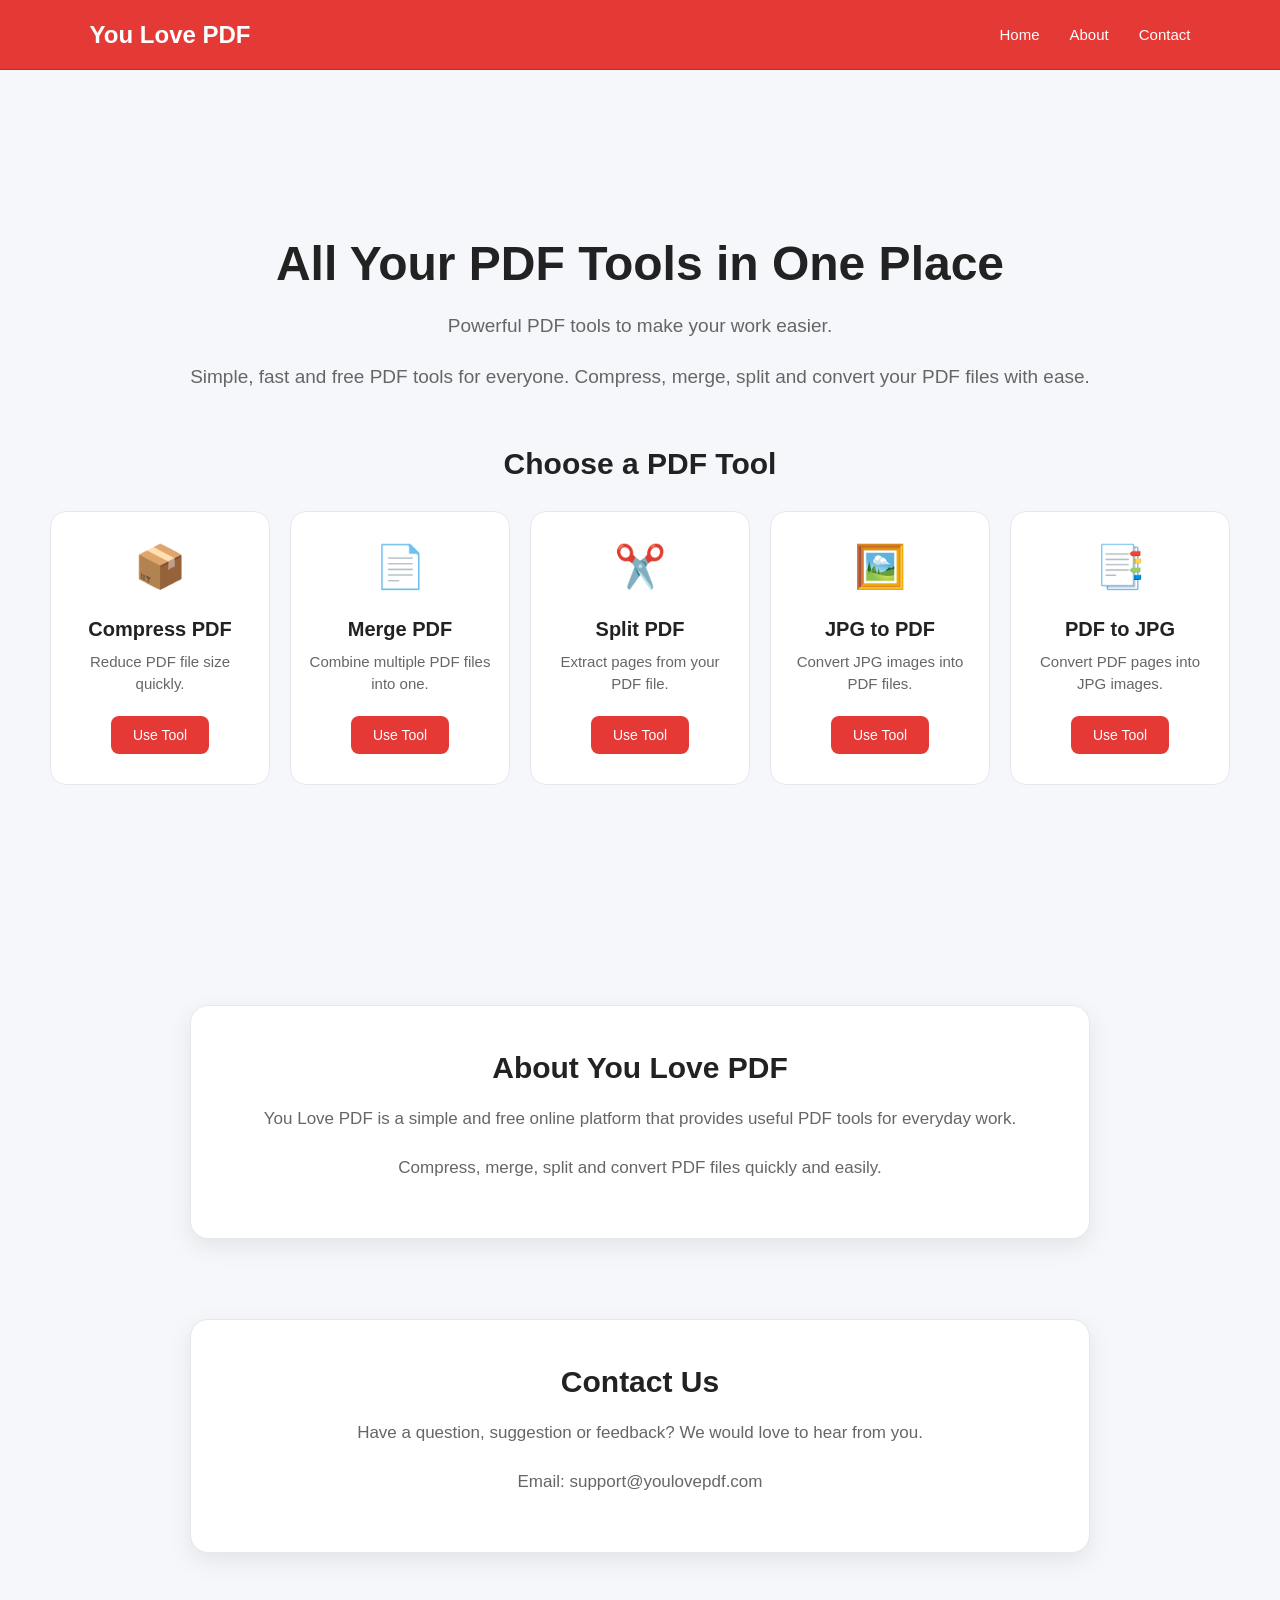
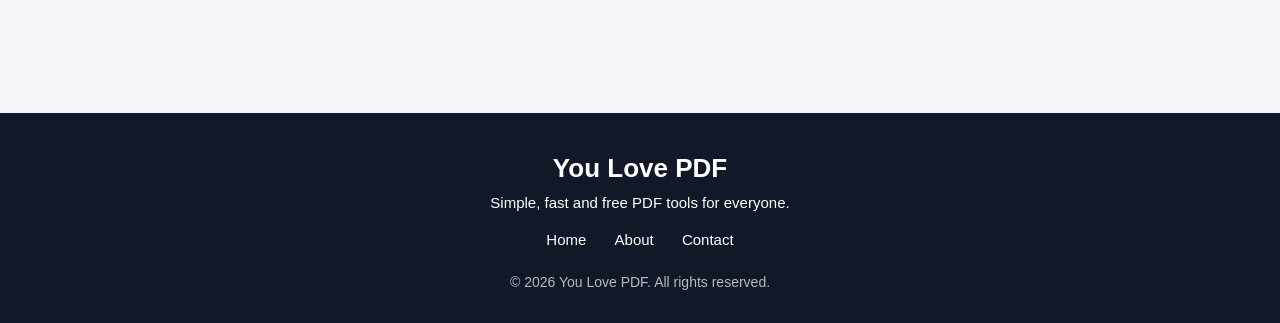
==== index.html @ 2e4104ec "Update index.html" ====
<!DOCTYPE html>

<html lang="en">

<head>
    <meta charset="UTF-8">
    <meta name="viewport" content="width=device-width, initial-scale=1.0">


<title>You Love PDF - Free PDF Tools</title>

<style>

    /* =========================
       RESET
    ========================= */

    * {
        margin: 0;
        padding: 0;
        box-sizing: border-box;
    }

    html {
        scroll-behavior: smooth;
    }

    body {
        font-family: Arial, sans-serif;
        background: #f5f7fb;
        color: #222;
        overflow-x: hidden;
    }


    /* =========================
       HEADER
    ========================= */

    .header {
        width: 100%;
        min-height: 70px;
        background: #e53935;
        display: flex;
        align-items: center;
        justify-content: space-between;
        padding: 0 7%;
        border-bottom: 1px solid #c62828;
        position: sticky;
        top: 0;
        z-index: 1000;
    }

    .logo {
        font-size: 24px;
        font-weight: bold;
        color: #ffffff;
        white-space: nowrap;
    }

    .navbar {
        display: flex;
        align-items: center;
        gap: 30px;
    }

    .navbar a {
        text-decoration: none;
        color: #ffffff;
        font-size: 15px;
        transition: color 0.2s ease;
    }

    .navbar a:hover {
        color: #ffd6d6;
    }


    /* =========================
       AD CONTAINER
    ========================= */

    .page-ad {
        width: 100%;
        min-height: 60px;

        display: flex;
        justify-content: center;
        align-items: center;

        text-align: center;
        overflow: hidden;

        margin: 18px auto;
        padding: 0 10px;
    }

    .page-ad iframe {
        display: block !important;
        width: 468px !important;
        height: 60px !important;
        max-width: 100% !important;
        margin: 0 auto !important;
    }


    /* =========================
       MAIN / HERO
    ========================= */

    main {
        text-align: center;
        padding: 70px 20px 40px;
    }

    main h1 {
        font-size: 48px;
        max-width: 750px;
        margin: 0 auto;
        line-height: 1.15;
    }

    main p {
        margin-top: 20px;
        font-size: 19px;
        color: #666;
        line-height: 1.6;
    }

    .hero-text {
        margin-top: 20px;
    }


    /* =========================
       TOOLS TITLE
    ========================= */

    .tools-title {
        text-align: center;
        font-size: 30px;
        margin: 55px 0 30px;
    }


    /* =========================
       TOOL CARDS
    ========================= */

    .tools-section {
        width: 100%;
        max-width: 1200px;
        margin: 20px auto 80px;

        padding: 0 10px;

        display: grid;

        /* 5 cards in one row */
        grid-template-columns: repeat(5, minmax(0, 1fr));

        gap: 20px;

        align-items: stretch;
    }

    .tool-card {
        background: #ffffff;

        padding: 30px 18px;

        border: 1px solid #e5e7eb;
        border-radius: 16px;

        text-align: center;

        display: flex;
        flex-direction: column;
        align-items: center;

        min-width: 0;

        transition:
            transform 0.25s ease,
            box-shadow 0.25s ease;
    }

    .tool-card:hover {
        transform: translateY(-6px);
        box-shadow: 0 12px 30px rgba(0, 0, 0, 0.12);
    }

    .tool-icon {
        font-size: 42px;
        margin-bottom: 15px;
    }

    .tool-card h2 {
        font-size: 20px;
        margin-top: 12px;
        margin-bottom: 10px;
    }

    .tool-card p {
        font-size: 15px;
        color: #666;
        line-height: 1.5;

        margin: 0 0 20px;

        min-height: 45px;
    }


    /* =========================
       TOOL BUTTON
    ========================= */

    .tool-card button {
        border: none;

        background: #e53935;
        color: #ffffff;

        padding: 11px 22px;

        border-radius: 8px;

        font-size: 14px;
        cursor: pointer;

        margin-top: auto;

        transition:
            transform 0.2s ease,
            box-shadow 0.2s ease,
            background 0.2s ease;
    }

    .tool-card button:hover {
        background: #c62828;

        transform: translateY(-2px);

        box-shadow:
            0 6px 15px rgba(0, 0, 0, 0.15);
    }


    /* =========================
       ABOUT / CONTACT
    ========================= */

    .info-section {
        width: 100%;
        max-width: 900px;

        margin: 80px auto 40px;

        padding: 45px 35px;

        background: #ffffff;

        border: 1px solid #e5e7eb;

        border-radius: 18px;

        text-align: center;

        box-shadow:
            0 8px 25px rgba(0, 0, 0, 0.08);
    }

    .info-section h2 {
        font-size: 30px;
        margin-bottom: 20px;
    }

    .info-section p {
        font-size: 17px;
        line-height: 1.7;

        margin-bottom: 10px;

        color: #666;
    }


    /* =========================
       FOOTER
    ========================= */

    .footer {
        margin-top: 80px;

        padding: 40px 20px 25px;

        background: #111827;
        color: #ffffff;

        text-align: center;
    }

    .footer h2 {
        margin-bottom: 10px;
        font-size: 26px;
    }

    .footer p {
        margin: 8px 0;
        font-size: 15px;
        color: #ffffff;
    }

    .footer-links {
        margin: 20px 0;
    }

    .footer-links a {
        color: #ffffff;

        text-decoration: none;

        margin: 0 12px;

        font-size: 15px;

        transition: opacity 0.2s ease;
    }

    .footer-links a:hover {
        opacity: 0.7;
        text-decoration: underline;
    }

    .footer .copyright {
        margin-top: 25px;
        font-size: 14px;
        opacity: 0.7;
    }


    /* =========================
       TABLET
    ========================= */

    @media (max-width: 1100px) {

        .tools-section {
            grid-template-columns: repeat(3, 1fr);
            max-width: 900px;
        }

    }


    /* =========================
       MOBILE
    ========================= */

    @media (max-width: 768px) {

        .header {
            min-height: 70px;

            padding: 18px 20px;

            flex-direction: column;

            gap: 15px;
        }

        .logo {
            font-size: 23px;
        }

        .navbar {
            gap: 18px;

            flex-wrap: wrap;

            justify-content: center;
        }

        .navbar a {
            font-size: 14px;
        }


        .page-ad {
            width: 100%;

            min-height: 60px;

            margin: 15px auto;

            padding: 0 10px;

            overflow: hidden;
        }

        .page-ad iframe {
            width: 100% !important;
            max-width: 468px !important;
            height: 60px !important;
        }


        main {
            padding: 55px 15px 35px;
        }

        main h1 {
            font-size: 34px;
        }

        main p {
            font-size: 17px;
        }


        .tools-title {
            font-size: 27px;

            margin-top: 45px;
        }


        /* Mobile cards = one per row */

        .tools-section {
            grid-template-columns: 1fr;

            width: 100%;

            margin-top: 10px;

            gap: 20px;

            padding: 0 5px;
        }

        .tool-card {
            width: 100%;

            padding: 28px 22px;
        }


        .info-section {
            margin: 60px 5px 30px;

            padding: 35px 22px;
        }

        .info-section h2 {
            font-size: 27px;
        }

        .info-section p {
            font-size: 16px;
        }


        .footer {
            margin-top: 60px;

            padding: 35px 20px 25px;
        }

        .footer-links a {
            margin: 0 7px;
        }

    }

</style>


</head>

<body>


<!-- =========================
     HEADER
========================= -->

<header class="header">

    <div class="logo">
        You Love PDF
    </div>

    <nav class="navbar">

        <a href="index.html">
            Home
        </a>

        <a href="#about">
            About
        </a>

        <a href="#contact">
            Contact
        </a>

    </nav>

</header>


<!-- =========================
     TOP AD
     BELOW HEADER
========================= -->

<div class="page-ad">

    <script>
        atOptions = {
            'key': '732f22f6c131ad492451f9a21d5b692e',
            'format': 'iframe',
            'height': 60,
            'width': 468,
            'params': {}
        };
    </script>

    <script src="https://www.highrevenueformat.com/732f22f6c131ad492451f9a21d5b692e/invoke.js"></script>

</div>


<!-- =========================
     MAIN CONTENT
========================= -->

<main>


    <!-- HERO -->

    <h1>
        All Your PDF Tools in One Place
    </h1>

    <p class="hero-text">
        Powerful PDF tools to make your work easier.
    </p>

    <p>
        Simple, fast and free PDF tools for everyone.
        Compress, merge, split and convert your PDF files with ease.
    </p>


    <!-- =========================
         TOOLS
    ========================= -->

    <h2 class="tools-title">
        Choose a PDF Tool
    </h2>


    <section class="tools-section">


        <!-- COMPRESS PDF -->

        <div
            class="tool-card"
            onclick="openTool('compress')"
        >

            <div class="tool-icon">
                📦
            </div>

            <h2>
                Compress PDF
            </h2>

            <p>
                Reduce PDF file size quickly.
            </p>

            <button
                onclick="event.stopPropagation(); openTool('compress')"
            >
                Use Tool
            </button>

        </div>


        <!-- MERGE PDF -->

        <div
            class="tool-card"
            onclick="openTool('merge')"
        >

            <div class="tool-icon">
                📄
            </div>

            <h2>
                Merge PDF
            </h2>

            <p>
                Combine multiple PDF files into one.
            </p>

            <button
                onclick="event.stopPropagation(); openTool('merge')"
            >
                Use Tool
            </button>

        </div>


        <!-- SPLIT PDF -->

        <div
            class="tool-card"
            onclick="openTool('split')"
        >

            <div class="tool-icon">
                ✂️
            </div>

            <h2>
                Split PDF
            </h2>

            <p>
                Extract pages from your PDF file.
            </p>

            <button
                onclick="event.stopPropagation(); openTool('split')"
            >
                Use Tool
            </button>

        </div>


        <!-- JPG TO PDF -->

        <div
            class="tool-card"
            onclick="openTool('jpg-to-pdf')"
        >

            <div class="tool-icon">
                🖼️
            </div>

            <h2>
                JPG to PDF
            </h2>

            <p>
                Convert JPG images into PDF files.
            </p>

            <button
                onclick="event.stopPropagation(); openTool('jpg-to-pdf')"
            >
                Use Tool
            </button>

        </div>


        <!-- PDF TO JPG -->

        <div
            class="tool-card"
            onclick="openTool('pdf-to-jpg')"
        >

            <div class="tool-icon">
                📑
            </div>

            <h2>
                PDF to JPG
            </h2>

            <p>
                Convert PDF pages into JPG images.
            </p>

            <button
                onclick="event.stopPropagation(); openTool('pdf-to-jpg')"
            >
                Use Tool
            </button>

        </div>


    </section>


    <!-- =========================
         BOTTOM AD
         ABOVE ABOUT
    ========================= -->

    <div class="page-ad">

        <script>
            atOptions = {
                'key': '732f22f6c131ad492451f9a21d5b692e',
                'format': 'iframe',
                'height': 60,
                'width': 468,
                'params': {}
            };
        </script>

        <script src="https://www.highrevenueformat.com/732f22f6c131ad492451f9a21d5b692e/invoke.js"></script>

    </div>


    <!-- =========================
         ABOUT
    ========================= -->

    <section
        id="about"
        class="info-section"
    >

        <h2>
            About You Love PDF
        </h2>

        <p>
            You Love PDF is a simple and free online platform
            that provides useful PDF tools for everyday work.
        </p>

        <p>
            Compress, merge, split and convert PDF files quickly
            and easily.
        </p>

    </section>


    <!-- =========================
         CONTACT
    ========================= -->

    <section
        id="contact"
        class="info-section"
    >

        <h2>
            Contact Us
        </h2>

        <p>
            Have a question, suggestion or feedback?
            We would love to hear from you.
        </p>

        <p>
            Email: support@youlovepdf.com
        </p>

    </section>


</main>


<!-- =========================
     FOOTER
========================= -->

<footer class="footer">

    <h2>
        You Love PDF
    </h2>

    <p>
        Simple, fast and free PDF tools for everyone.
    </p>

    <div class="footer-links">

        <a href="index.html">
            Home
        </a>

        <a href="#about">
            About
        </a>

        <a href="#contact">
            Contact
        </a>

    </div>

    <p class="copyright">
        © 2026 You Love PDF. All rights reserved.
    </p>

</footer>


<!-- =========================
     JAVASCRIPT
========================= -->

<script>

    function openTool(tool) {

        const toolPages = {

            "compress": "tools/compress.html",

            "merge": "tools/merge.html",

            "split": "tools/split.html",

            "jpg-to-pdf": "tools/jpg-to-pdf.html",

            "pdf-to-jpg": "tools/pdf-to-jpg.html"

        };


        if (toolPages[tool]) {

            window.location.href =
                toolPages[tool];

        }

    }

</script>


</body>

</html>
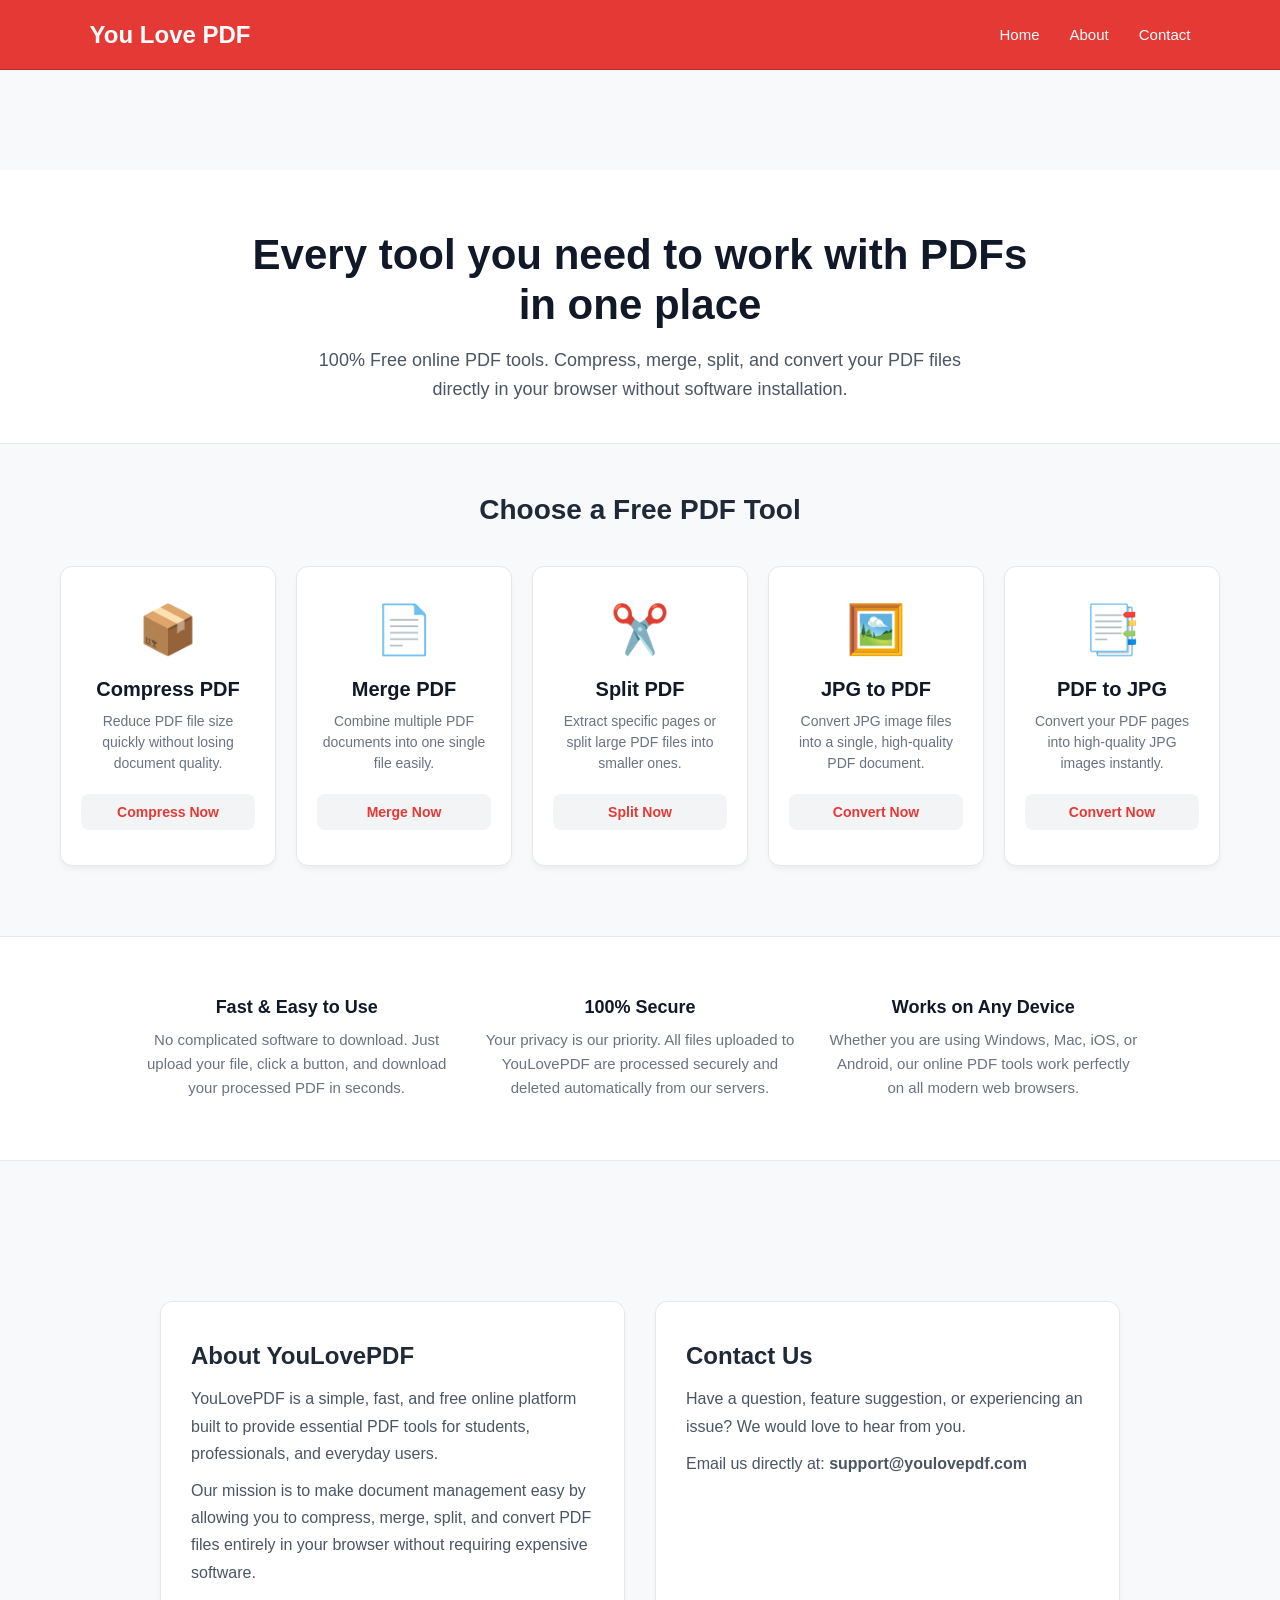
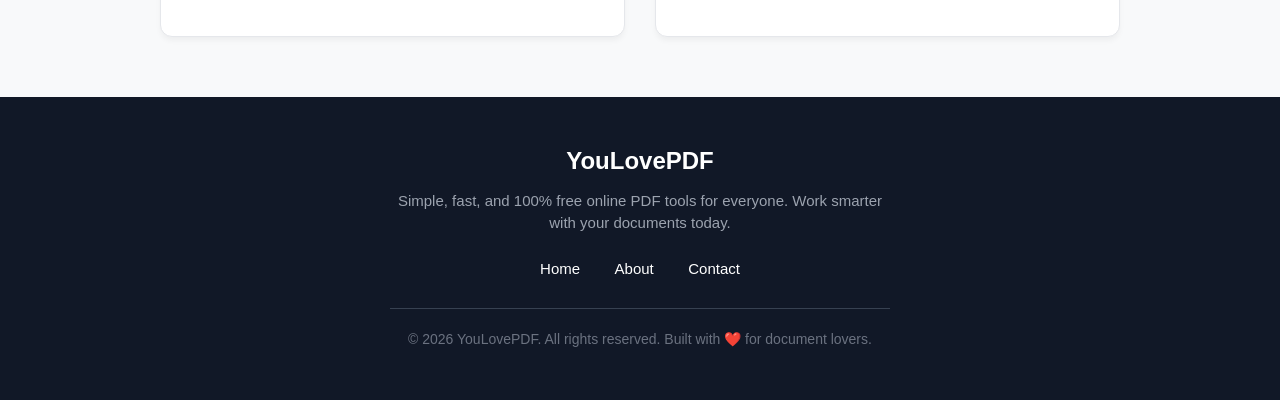
==== commit 2ea0f806: "Update index.html" ====
--- a/index.html
+++ b/index.html
@@ -1,723 +1,365 @@
 <!DOCTYPE html>
-
 <html lang="en">
-
 <head>
     <meta charset="UTF-8">
     <meta name="viewport" content="width=device-width, initial-scale=1.0">
 
-
-<title>You Love PDF - Free PDF Tools</title>
-
-<style>
-
-    /* =========================
-       RESET
-    ========================= */
-
-    * {
-        margin: 0;
-        padding: 0;
-        box-sizing: border-box;
+    <!-- SEO Primary Meta Tags -->
+    <title>YouLovePDF - Free Online PDF Tools | Compress, Merge & Split PDF</title>
+    <meta name="title" content="YouLovePDF - Free Online PDF Tools | Compress, Merge & Split PDF">
+    <meta name="description" content="YouLovePDF is a fast & free online PDF editor. Compress PDF size, merge multiple PDFs, split pages & convert files online without installing any software.">
+    <meta name="keywords" content="YouLovePDF, PDF tools, free PDF tools, compress PDF online, merge PDF free, split PDF pages, JPG to PDF, PDF to JPG, online PDF editor">
+    <meta name="robots" content="index, follow">
+    <link rel="canonical" href="https://youlovepdf.online/">
+
+    <!-- Open Graph / Social Media -->
+    <meta property="og:title" content="YouLovePDF - Free Online PDF Tools">
+    <meta property="og:description" content="Free online PDF tools to compress, merge, split and convert your PDF files quickly and easily without installation.">
+    <meta property="og:type" content="website">
+    <meta property="og:url" content="https://youlovepdf.online/">
+    <meta property="og:image" content="https://youlovepdf.online/og-image.png">
+    <meta name="twitter:card" content="summary_large_image">
+    <link rel="icon" type="image/png" href="favicon.png">
+
+    <!-- Schema Structured Data for Brand (Google Entity Signal) -->
+    <script type="application/ld+json">
+    {
+      "@context": "https://schema.org",
+      "@type": "WebSite",
+      "name": "YouLovePDF",
+      "alternateName": ["You Love PDF", "YouLovePDF Online"],
+      "url": "https://youlovepdf.online/",
+      "description": "Free online PDF tools to compress, merge, split, and convert PDF files.",
+      "potentialAction": {
+        "@type": "SearchAction",
+        "target": "https://youlovepdf.online/?s={search_term_string}",
+        "query-input": "required name=search_term_string"
+      }
     }
-
-    html {
-        scroll-behavior: smooth;
-    }
-
-    body {
-        font-family: Arial, sans-serif;
-        background: #f5f7fb;
-        color: #222;
-        overflow-x: hidden;
-    }
-
-
-    /* =========================
-       HEADER
-    ========================= */
-
-    .header {
-        width: 100%;
-        min-height: 70px;
-        background: #e53935;
-        display: flex;
-        align-items: center;
-        justify-content: space-between;
-        padding: 0 7%;
-        border-bottom: 1px solid #c62828;
-        position: sticky;
-        top: 0;
-        z-index: 1000;
-    }
-
-    .logo {
-        font-size: 24px;
-        font-weight: bold;
-        color: #ffffff;
-        white-space: nowrap;
-    }
-
-    .navbar {
-        display: flex;
-        align-items: center;
-        gap: 30px;
-    }
-
-    .navbar a {
-        text-decoration: none;
-        color: #ffffff;
-        font-size: 15px;
-        transition: color 0.2s ease;
-    }
-
-    .navbar a:hover {
-        color: #ffd6d6;
-    }
-
-
-    /* =========================
-       AD CONTAINER
-    ========================= */
-
-    .page-ad {
-        width: 100%;
-        min-height: 60px;
-
-        display: flex;
-        justify-content: center;
-        align-items: center;
-
-        text-align: center;
-        overflow: hidden;
-
-        margin: 18px auto;
-        padding: 0 10px;
-    }
-
-    .page-ad iframe {
-        display: block !important;
-        width: 468px !important;
-        height: 60px !important;
-        max-width: 100% !important;
-        margin: 0 auto !important;
-    }
-
-
-    /* =========================
-       MAIN / HERO
-    ========================= */
-
-    main {
-        text-align: center;
-        padding: 70px 20px 40px;
-    }
-
-    main h1 {
-        font-size: 48px;
-        max-width: 750px;
-        margin: 0 auto;
-        line-height: 1.15;
-    }
-
-    main p {
-        margin-top: 20px;
-        font-size: 19px;
-        color: #666;
-        line-height: 1.6;
-    }
-
-    .hero-text {
-        margin-top: 20px;
-    }
-
-
-    /* =========================
-       TOOLS TITLE
-    ========================= */
-
-    .tools-title {
-        text-align: center;
-        font-size: 30px;
-        margin: 55px 0 30px;
-    }
-
-
-    /* =========================
-       TOOL CARDS
-    ========================= */
-
-    .tools-section {
-        width: 100%;
-        max-width: 1200px;
-        margin: 20px auto 80px;
-
-        padding: 0 10px;
-
-        display: grid;
-
-        /* 5 cards in one row */
-        grid-template-columns: repeat(5, minmax(0, 1fr));
-
-        gap: 20px;
-
-        align-items: stretch;
-    }
-
-    .tool-card {
-        background: #ffffff;
-
-        padding: 30px 18px;
-
-        border: 1px solid #e5e7eb;
-        border-radius: 16px;
-
-        text-align: center;
-
-        display: flex;
-        flex-direction: column;
-        align-items: center;
-
-        min-width: 0;
-
-        transition:
-            transform 0.25s ease,
-            box-shadow 0.25s ease;
-    }
-
-    .tool-card:hover {
-        transform: translateY(-6px);
-        box-shadow: 0 12px 30px rgba(0, 0, 0, 0.12);
-    }
-
-    .tool-icon {
-        font-size: 42px;
-        margin-bottom: 15px;
-    }
-
-    .tool-card h2 {
-        font-size: 20px;
-        margin-top: 12px;
-        margin-bottom: 10px;
-    }
-
-    .tool-card p {
-        font-size: 15px;
-        color: #666;
-        line-height: 1.5;
-
-        margin: 0 0 20px;
-
-        min-height: 45px;
-    }
-
-
-    /* =========================
-       TOOL BUTTON
-    ========================= */
-
-    .tool-card button {
-        border: none;
-
-        background: #e53935;
-        color: #ffffff;
-
-        padding: 11px 22px;
-
-        border-radius: 8px;
-
-        font-size: 14px;
-        cursor: pointer;
-
-        margin-top: auto;
-
-        transition:
-            transform 0.2s ease,
-            box-shadow 0.2s ease,
-            background 0.2s ease;
-    }
-
-    .tool-card button:hover {
-        background: #c62828;
-
-        transform: translateY(-2px);
-
-        box-shadow:
-            0 6px 15px rgba(0, 0, 0, 0.15);
-    }
-
-
-    /* =========================
-       ABOUT / CONTACT
-    ========================= */
-
-    .info-section {
-        width: 100%;
-        max-width: 900px;
-
-        margin: 80px auto 40px;
-
-        padding: 45px 35px;
-
-        background: #ffffff;
-
-        border: 1px solid #e5e7eb;
-
-        border-radius: 18px;
-
-        text-align: center;
-
-        box-shadow:
-            0 8px 25px rgba(0, 0, 0, 0.08);
-    }
-
-    .info-section h2 {
-        font-size: 30px;
-        margin-bottom: 20px;
-    }
-
-    .info-section p {
-        font-size: 17px;
-        line-height: 1.7;
-
-        margin-bottom: 10px;
-
-        color: #666;
-    }
-
-
-    /* =========================
-       FOOTER
-    ========================= */
-
-    .footer {
-        margin-top: 80px;
-
-        padding: 40px 20px 25px;
-
-        background: #111827;
-        color: #ffffff;
-
-        text-align: center;
-    }
-
-    .footer h2 {
-        margin-bottom: 10px;
-        font-size: 26px;
-    }
-
-    .footer p {
-        margin: 8px 0;
-        font-size: 15px;
-        color: #ffffff;
-    }
-
-    .footer-links {
-        margin: 20px 0;
-    }
-
-    .footer-links a {
-        color: #ffffff;
-
-        text-decoration: none;
-
-        margin: 0 12px;
-
-        font-size: 15px;
-
-        transition: opacity 0.2s ease;
-    }
-
-    .footer-links a:hover {
-        opacity: 0.7;
-        text-decoration: underline;
-    }
-
-    .footer .copyright {
-        margin-top: 25px;
-        font-size: 14px;
-        opacity: 0.7;
-    }
-
-
-    /* =========================
-       TABLET
-    ========================= */
-
-    @media (max-width: 1100px) {
-
-        .tools-section {
-            grid-template-columns: repeat(3, 1fr);
-            max-width: 900px;
-        }
-
-    }
-
-
-    /* =========================
-       MOBILE
-    ========================= */
-
-    @media (max-width: 768px) {
-
+    </script>
+
+    <style>
+        /* =========================
+           RESET & GLOBAL
+        ========================= */
+        * {
+            margin: 0;
+            padding: 0;
+            box-sizing: border-box;
+        }
+        html {
+            scroll-behavior: smooth;
+        }
+        body {
+            font-family: 'Segoe UI', Roboto, Helvetica, Arial, sans-serif;
+            background: #f8f9fa; /* Lighter, cleaner background */
+            color: #333;
+            overflow-x: hidden;
+        }
+
+        /* =========================
+           HEADER (UNTOUCHED AS REQUESTED)
+        ========================= */
         .header {
+            width: 100%;
             min-height: 70px;
-
-            padding: 18px 20px;
-
-            flex-direction: column;
-
-            gap: 15px;
-        }
-
+            background: #e53935;
+            display: flex;
+            align-items: center;
+            justify-content: space-between;
+            padding: 0 7%;
+            border-bottom: 1px solid #c62828;
+            position: sticky;
+            top: 0;
+            z-index: 1000;
+        }
         .logo {
-            font-size: 23px;
-        }
-
+            font-size: 24px;
+            font-weight: bold;
+            color: #ffffff;
+            white-space: nowrap;
+        }
         .navbar {
-            gap: 18px;
-
-            flex-wrap: wrap;
-
-            justify-content: center;
-        }
-
+            display: flex;
+            align-items: center;
+            gap: 30px;
+        }
         .navbar a {
-            font-size: 14px;
-        }
-
-
+            text-decoration: none;
+            color: #ffffff;
+            font-size: 15px;
+            transition: color 0.2s ease;
+        }
+        .navbar a:hover {
+            color: #ffd6d6;
+        }
+
+        /* =========================
+           AD CONTAINER
+        ========================= */
         .page-ad {
             width: 100%;
-
             min-height: 60px;
-
-            margin: 15px auto;
-
+            display: flex;
+            justify-content: center;
+            align-items: center;
+            text-align: center;
+            overflow: hidden;
+            margin: 20px auto;
             padding: 0 10px;
-
-            overflow: hidden;
-        }
-
+        }
         .page-ad iframe {
-            width: 100% !important;
-            max-width: 468px !important;
+            display: block !important;
+            width: 468px !important;
             height: 60px !important;
-        }
-
-
-        main {
-            padding: 55px 15px 35px;
-        }
-
-        main h1 {
-            font-size: 34px;
-        }
-
-        main p {
-            font-size: 17px;
-        }
-
-
+            max-width: 100% !important;
+            margin: 0 auto !important;
+        }
+
+        /* =========================
+           HERO SECTION (Professional Look)
+        ========================= */
+        .hero-section {
+            text-align: center;
+            padding: 60px 20px 40px;
+            background: #ffffff;
+            border-bottom: 1px solid #eaeaea;
+        }
+        .hero-section h1 {
+            font-size: 42px;
+            font-weight: 800;
+            color: #111827;
+            max-width: 800px;
+            margin: 0 auto;
+            line-height: 1.2;
+        }
+        .hero-section p {
+            margin-top: 15px;
+            font-size: 18px;
+            color: #4b5563;
+            line-height: 1.6;
+            max-width: 700px;
+            margin-left: auto;
+            margin-right: auto;
+        }
+
+        /* =========================
+           TOOLS SECTION
+        ========================= */
+        .tools-wrapper {
+            padding: 50px 20px;
+            max-width: 1200px;
+            margin: 0 auto;
+        }
         .tools-title {
-            font-size: 27px;
-
-            margin-top: 45px;
-        }
-
-
-        /* Mobile cards = one per row */
-
-        .tools-section {
-            grid-template-columns: 1fr;
-
+            text-align: center;
+            font-size: 28px;
+            font-weight: 700;
+            color: #1f2937;
+            margin-bottom: 40px;
+        }
+        .tools-grid {
+            display: grid;
+            grid-template-columns: repeat(auto-fit, minmax(200px, 1fr));
+            gap: 20px;
+            align-items: stretch;
+        }
+
+        /* Tool Card - Now an Anchor Tag for SEO */
+        .tool-card {
+            background: #ffffff;
+            padding: 35px 20px;
+            border: 1px solid #e5e7eb;
+            border-radius: 12px;
+            text-align: center;
+            display: flex;
+            flex-direction: column;
+            align-items: center;
+            text-decoration: none; /* Removes link underline */
+            color: inherit;
+            transition: all 0.3s ease;
+            box-shadow: 0 4px 6px -1px rgba(0, 0, 0, 0.05);
+        }
+        .tool-card:hover {
+            transform: translateY(-8px);
+            box-shadow: 0 20px 25px -5px rgba(0, 0, 0, 0.1), 0 10px 10px -5px rgba(0, 0, 0, 0.04);
+            border-color: #e53935;
+        }
+        .tool-icon {
+            font-size: 48px;
+            margin-bottom: 20px;
+            transition: transform 0.3s ease;
+        }
+        .tool-card:hover .tool-icon {
+            transform: scale(1.1);
+        }
+        .tool-card h2 {
+            font-size: 20px;
+            font-weight: 700;
+            color: #111827;
+            margin-bottom: 10px;
+        }
+        .tool-card p {
+            font-size: 14px;
+            color: #6b7280;
+            line-height: 1.5;
+            flex-grow: 1; /* Pushes button to bottom */
+        }
+        
+        /* Fake Button for visual appeal inside anchor */
+        .tool-btn-style {
+            background: #f3f4f6;
+            color: #e53935;
+            font-weight: 600;
+            padding: 10px 24px;
+            border-radius: 8px;
+            font-size: 14px;
+            margin-top: 20px;
+            transition: background 0.3s ease, color 0.3s ease;
             width: 100%;
-
-            margin-top: 10px;
-
-            gap: 20px;
-
-            padding: 0 5px;
-        }
-
-        .tool-card {
-            width: 100%;
-
-            padding: 28px 22px;
-        }
-
-
+        }
+        .tool-card:hover .tool-btn-style {
+            background: #e53935;
+            color: #ffffff;
+        }
+
+        /* =========================
+           SEO FEATURES SECTION (NEW)
+        ========================= */
+        .features-section {
+            background: #ffffff;
+            padding: 60px 20px;
+            margin-top: 20px;
+            border-top: 1px solid #eaeaea;
+            border-bottom: 1px solid #eaeaea;
+        }
+        .features-grid {
+            max-width: 1000px;
+            margin: 0 auto;
+            display: grid;
+            grid-template-columns: repeat(auto-fit, minmax(280px, 1fr));
+            gap: 30px;
+            text-align: center;
+        }
+        .feature-box h3 {
+            font-size: 18px;
+            color: #111827;
+            margin-bottom: 10px;
+        }
+        .feature-box p {
+            font-size: 15px;
+            color: #6b7280;
+            line-height: 1.6;
+        }
+
+        /* =========================
+           ABOUT / CONTACT
+        ========================= */
+        .info-wrapper {
+            max-width: 1000px;
+            margin: 60px auto;
+            display: grid;
+            grid-template-columns: 1fr 1fr;
+            gap: 30px;
+            padding: 0 20px;
+        }
         .info-section {
-            margin: 60px 5px 30px;
-
-            padding: 35px 22px;
-        }
-
+            background: #ffffff;
+            padding: 40px 30px;
+            border: 1px solid #e5e7eb;
+            border-radius: 12px;
+            text-align: left;
+            box-shadow: 0 4px 6px -1px rgba(0, 0, 0, 0.05);
+        }
         .info-section h2 {
-            font-size: 27px;
-        }
-
+            font-size: 24px;
+            color: #1f2937;
+            margin-bottom: 15px;
+        }
         .info-section p {
             font-size: 16px;
-        }
-
-
+            line-height: 1.7;
+            color: #4b5563;
+            margin-bottom: 10px;
+        }
+
+        /* =========================
+           FOOTER
+        ========================= */
         .footer {
-            margin-top: 60px;
-
-            padding: 35px 20px 25px;
-        }
-
+            margin-top: 40px;
+            padding: 50px 20px 30px;
+            background: #111827;
+            color: #ffffff;
+            text-align: center;
+        }
+        .footer h2 {
+            margin-bottom: 15px;
+            font-size: 24px;
+        }
+        .footer p {
+            font-size: 15px;
+            color: #9ca3af;
+            max-width: 500px;
+            margin: 0 auto 20px;
+            line-height: 1.5;
+        }
+        .footer-links {
+            margin: 25px 0;
+        }
         .footer-links a {
-            margin: 0 7px;
-        }
-
-    }
-
-</style>
-
-
+            color: #ffffff;
+            text-decoration: none;
+            margin: 0 15px;
+            font-size: 15px;
+            transition: opacity 0.2s ease;
+        }
+        .footer-links a:hover {
+            color: #e53935;
+        }
+        .footer .copyright {
+            margin-top: 30px;
+            font-size: 14px;
+            color: #6b7280;
+            border-top: 1px solid #374151;
+            padding-top: 20px;
+        }
+
+        /* =========================
+           MOBILE RESPONSIVENESS
+        ========================= */
+        @media (max-width: 768px) {
+            .header {
+                flex-direction: column;
+                padding: 15px 20px;
+                gap: 12px;
+            }
+            .hero-section h1 { font-size: 32px; }
+            .info-wrapper { grid-template-columns: 1fr; }
+            .tools-grid { grid-template-columns: 1fr; }
+        }
+    </style>
 </head>
-
 <body>
 
-
-<!-- =========================
-     HEADER
-========================= -->
-
-<header class="header">
-
-    <div class="logo">
-        You Love PDF
-    </div>
-
-    <nav class="navbar">
-
-        <a href="index.html">
-            Home
-        </a>
-
-        <a href="#about">
-            About
-        </a>
-
-        <a href="#contact">
-            Contact
-        </a>
-
-    </nav>
-
-</header>
-
-
-<!-- =========================
-     TOP AD
-     BELOW HEADER
-========================= -->
-
-<div class="page-ad">
-
-    <script>
-        atOptions = {
-            'key': '732f22f6c131ad492451f9a21d5b692e',
-            'format': 'iframe',
-            'height': 60,
-            'width': 468,
-            'params': {}
-        };
-    </script>
-
-    <script src="https://www.highrevenueformat.com/732f22f6c131ad492451f9a21d5b692e/invoke.js"></script>
-
-</div>
-
-
-<!-- =========================
-     MAIN CONTENT
-========================= -->
-
-<main>
-
-
-    <!-- HERO -->
-
-    <h1>
-        All Your PDF Tools in One Place
-    </h1>
-
-    <p class="hero-text">
-        Powerful PDF tools to make your work easier.
-    </p>
-
-    <p>
-        Simple, fast and free PDF tools for everyone.
-        Compress, merge, split and convert your PDF files with ease.
-    </p>
-
-
-    <!-- =========================
-         TOOLS
-    ========================= -->
-
-    <h2 class="tools-title">
-        Choose a PDF Tool
-    </h2>
-
-
-    <section class="tools-section">
-
-
-        <!-- COMPRESS PDF -->
-
-        <div
-            class="tool-card"
-            onclick="openTool('compress')"
-        >
-
-            <div class="tool-icon">
-                📦
-            </div>
-
-            <h2>
-                Compress PDF
-            </h2>
-
-            <p>
-                Reduce PDF file size quickly.
-            </p>
-
-            <button
-                onclick="event.stopPropagation(); openTool('compress')"
-            >
-                Use Tool
-            </button>
-
+    <!-- =========================
+         HEADER (UNTOUCHED)
+    ========================= -->
+    <header class="header">
+        <div class="logo">
+            You Love PDF
         </div>
-
-
-        <!-- MERGE PDF -->
-
-        <div
-            class="tool-card"
-            onclick="openTool('merge')"
-        >
-
-            <div class="tool-icon">
-                📄
-            </div>
-
-            <h2>
-                Merge PDF
-            </h2>
-
-            <p>
-                Combine multiple PDF files into one.
-            </p>
-
-            <button
-                onclick="event.stopPropagation(); openTool('merge')"
-            >
-                Use Tool
-            </button>
-
-        </div>
-
-
-        <!-- SPLIT PDF -->
-
-        <div
-            class="tool-card"
-            onclick="openTool('split')"
-        >
-
-            <div class="tool-icon">
-                ✂️
-            </div>
-
-            <h2>
-                Split PDF
-            </h2>
-
-            <p>
-                Extract pages from your PDF file.
-            </p>
-
-            <button
-                onclick="event.stopPropagation(); openTool('split')"
-            >
-                Use Tool
-            </button>
-
-        </div>
-
-
-        <!-- JPG TO PDF -->
-
-        <div
-            class="tool-card"
-            onclick="openTool('jpg-to-pdf')"
-        >
-
-            <div class="tool-icon">
-                🖼️
-            </div>
-
-            <h2>
-                JPG to PDF
-            </h2>
-
-            <p>
-                Convert JPG images into PDF files.
-            </p>
-
-            <button
-                onclick="event.stopPropagation(); openTool('jpg-to-pdf')"
-            >
-                Use Tool
-            </button>
-
-        </div>
-
-
-        <!-- PDF TO JPG -->
-
-        <div
-            class="tool-card"
-            onclick="openTool('pdf-to-jpg')"
-        >
-
-            <div class="tool-icon">
-                📑
-            </div>
-
-            <h2>
-                PDF to JPG
-            </h2>
-
-            <p>
-                Convert PDF pages into JPG images.
-            </p>
-
-            <button
-                onclick="event.stopPropagation(); openTool('pdf-to-jpg')"
-            >
-                Use Tool
-            </button>
-
-        </div>
-
-
-    </section>
-
-
-    <!-- =========================
-         BOTTOM AD
-         ABOVE ABOUT
-    ========================= -->
-
+        <nav class="navbar">
+            <a href="index.html">Home</a>
+            <a href="#about">About</a>
+            <a href="#contact">Contact</a>
+        </nav>
+    </header>
+
+    <!-- =========================
+         TOP AD (UNTOUCHED)
+    ========================= -->
     <div class="page-ad">
-
         <script>
             atOptions = {
                 'key': '732f22f6c131ad492451f9a21d5b692e',
@@ -727,138 +369,140 @@
                 'params': {}
             };
         </script>
-
         <script src="https://www.highrevenueformat.com/732f22f6c131ad492451f9a21d5b692e/invoke.js"></script>
-
     </div>
 
-
-    <!-- =========================
-         ABOUT
-    ========================= -->
-
-    <section
-        id="about"
-        class="info-section"
-    >
-
-        <h2>
-            About You Love PDF
-        </h2>
-
-        <p>
-            You Love PDF is a simple and free online platform
-            that provides useful PDF tools for everyday work.
+    <!-- =========================
+         HERO SECTION (Optimized)
+    ========================= -->
+    <section class="hero-section">
+        <h1>Every tool you need to work with PDFs in one place</h1>
+        <p>100% Free online PDF tools. Compress, merge, split, and convert your PDF files directly in your browser without software installation.</p>
+    </section>
+
+    <!-- =========================
+         TOOLS SECTION (SEO Friendly Links)
+    ========================= -->
+    <main class="tools-wrapper">
+        <h2 class="tools-title">Choose a Free PDF Tool</h2>
+        
+        <div class="tools-grid">
+            
+            <!-- COMPRESS PDF -->
+            <a href="https://youlovepdf.online/tools/compress.html" class="tool-card">
+                <div class="tool-icon">📦</div>
+                <h2>Compress PDF</h2>
+                <p>Reduce PDF file size quickly without losing document quality.</p>
+                <div class="tool-btn-style">Compress Now</div>
+            </a>
+
+            <!-- MERGE PDF -->
+            <a href="https://youlovepdf.online/tools/merge.html" class="tool-card">
+                <div class="tool-icon">📄</div>
+                <h2>Merge PDF</h2>
+                <p>Combine multiple PDF documents into one single file easily.</p>
+                <div class="tool-btn-style">Merge Now</div>
+            </a>
+
+            <!-- SPLIT PDF -->
+            <a href="https://youlovepdf.online/tools/split.html" class="tool-card">
+                <div class="tool-icon">✂️</div>
+                <h2>Split PDF</h2>
+                <p>Extract specific pages or split large PDF files into smaller ones.</p>
+                <div class="tool-btn-style">Split Now</div>
+            </a>
+
+            <!-- JPG TO PDF -->
+            <a href="https://youlovepdf.online/tools/jpg-to-pdf.html" class="tool-card">
+                <div class="tool-icon">🖼️</div>
+                <h2>JPG to PDF</h2>
+                <p>Convert JPG image files into a single, high-quality PDF document.</p>
+                <div class="tool-btn-style">Convert Now</div>
+            </a>
+
+            <!-- PDF TO JPG -->
+            <a href="https://youlovepdf.online/tools/pdf-to-jpg.html" class="tool-card">
+                <div class="tool-icon">📑</div>
+                <h2>PDF to JPG</h2>
+                <p>Convert your PDF pages into high-quality JPG images instantly.</p>
+                <div class="tool-btn-style">Convert Now</div>
+            </a>
+
+        </div>
+    </main>
+
+    <!-- =========================
+         SEO CONTENT BLOCK (Helps in Ranking)
+    ========================= -->
+    <section class="features-section">
+        <div class="features-grid">
+            <div class="feature-box">
+                <h3>Fast & Easy to Use</h3>
+                <p>No complicated software to download. Just upload your file, click a button, and download your processed PDF in seconds.</p>
+            </div>
+            <div class="feature-box">
+                <h3>100% Secure</h3>
+                <p>Your privacy is our priority. All files uploaded to YouLovePDF are processed securely and deleted automatically from our servers.</p>
+            </div>
+            <div class="feature-box">
+                <h3>Works on Any Device</h3>
+                <p>Whether you are using Windows, Mac, iOS, or Android, our online PDF tools work perfectly on all modern web browsers.</p>
+            </div>
+        </div>
+    </section>
+
+    <!-- =========================
+         BOTTOM AD (UNTOUCHED)
+    ========================= -->
+    <div class="page-ad">
+        <script>
+            atOptions = {
+                'key': '732f22f6c131ad492451f9a21d5b692e',
+                'format': 'iframe',
+                'height': 60,
+                'width': 468,
+                'params': {}
+            };
+        </script>
+        <script src="https://www.highrevenueformat.com/732f22f6c131ad492451f9a21d5b692e/invoke.js"></script>
+    </div>
+
+    <!-- =========================
+         ABOUT & CONTACT SECTIONS
+    ========================= -->
+    <div class="info-wrapper">
+        <section id="about" class="info-section">
+            <h2>About YouLovePDF</h2>
+            <p>YouLovePDF is a simple, fast, and free online platform built to provide essential PDF tools for students, professionals, and everyday users.</p>
+            <p>Our mission is to make document management easy by allowing you to compress, merge, split, and convert PDF files entirely in your browser without requiring expensive software.</p>
+        </section>
+
+        <section id="contact" class="info-section">
+            <h2>Contact Us</h2>
+            <p>Have a question, feature suggestion, or experiencing an issue? We would love to hear from you.</p>
+            <p>Email us directly at: <strong>support@youlovepdf.com</strong></p>
+        </section>
+    </div>
+
+    <!-- =========================
+         FOOTER
+    ========================= -->
+    <footer class="footer">
+        <h2>YouLovePDF</h2>
+        <p>Simple, fast, and 100% free online PDF tools for everyone. Work smarter with your documents today.</p>
+        
+        <div class="footer-links">
+            <a href="index.html">Home</a>
+            <a href="#about">About</a>
+            <a href="#contact">Contact</a>
+        </div>
+        
+        <p class="copyright">
+            © 2026 YouLovePDF. All rights reserved. Built with ❤️ for document lovers.
         </p>
-
-        <p>
-            Compress, merge, split and convert PDF files quickly
-            and easily.
-        </p>
-
-    </section>
-
-
-    <!-- =========================
-         CONTACT
-    ========================= -->
-
-    <section
-        id="contact"
-        class="info-section"
-    >
-
-        <h2>
-            Contact Us
-        </h2>
-
-        <p>
-            Have a question, suggestion or feedback?
-            We would love to hear from you.
-        </p>
-
-        <p>
-            Email: support@youlovepdf.com
-        </p>
-
-    </section>
-
-
-</main>
-
-
-<!-- =========================
-     FOOTER
-========================= -->
-
-<footer class="footer">
-
-    <h2>
-        You Love PDF
-    </h2>
-
-    <p>
-        Simple, fast and free PDF tools for everyone.
-    </p>
-
-    <div class="footer-links">
-
-        <a href="index.html">
-            Home
-        </a>
-
-        <a href="#about">
-            About
-        </a>
-
-        <a href="#contact">
-            Contact
-        </a>
-
-    </div>
-
-    <p class="copyright">
-        © 2026 You Love PDF. All rights reserved.
-    </p>
-
-</footer>
-
-
-<!-- =========================
-     JAVASCRIPT
-========================= -->
-
-<script>
-
-    function openTool(tool) {
-
-        const toolPages = {
-
-            "compress": "tools/compress.html",
-
-            "merge": "tools/merge.html",
-
-            "split": "tools/split.html",
-
-            "jpg-to-pdf": "tools/jpg-to-pdf.html",
-
-            "pdf-to-jpg": "tools/pdf-to-jpg.html"
-
-        };
-
-
-        if (toolPages[tool]) {
-
-            window.location.href =
-                toolPages[tool];
-
-        }
-
-    }
-
-</script>
-
+    </footer>
+
+    <!-- Note: Removed the JavaScript function openTool() because we are now using SEO-friendly anchor <a> tags! -->
 
 </body>
-
 </html>
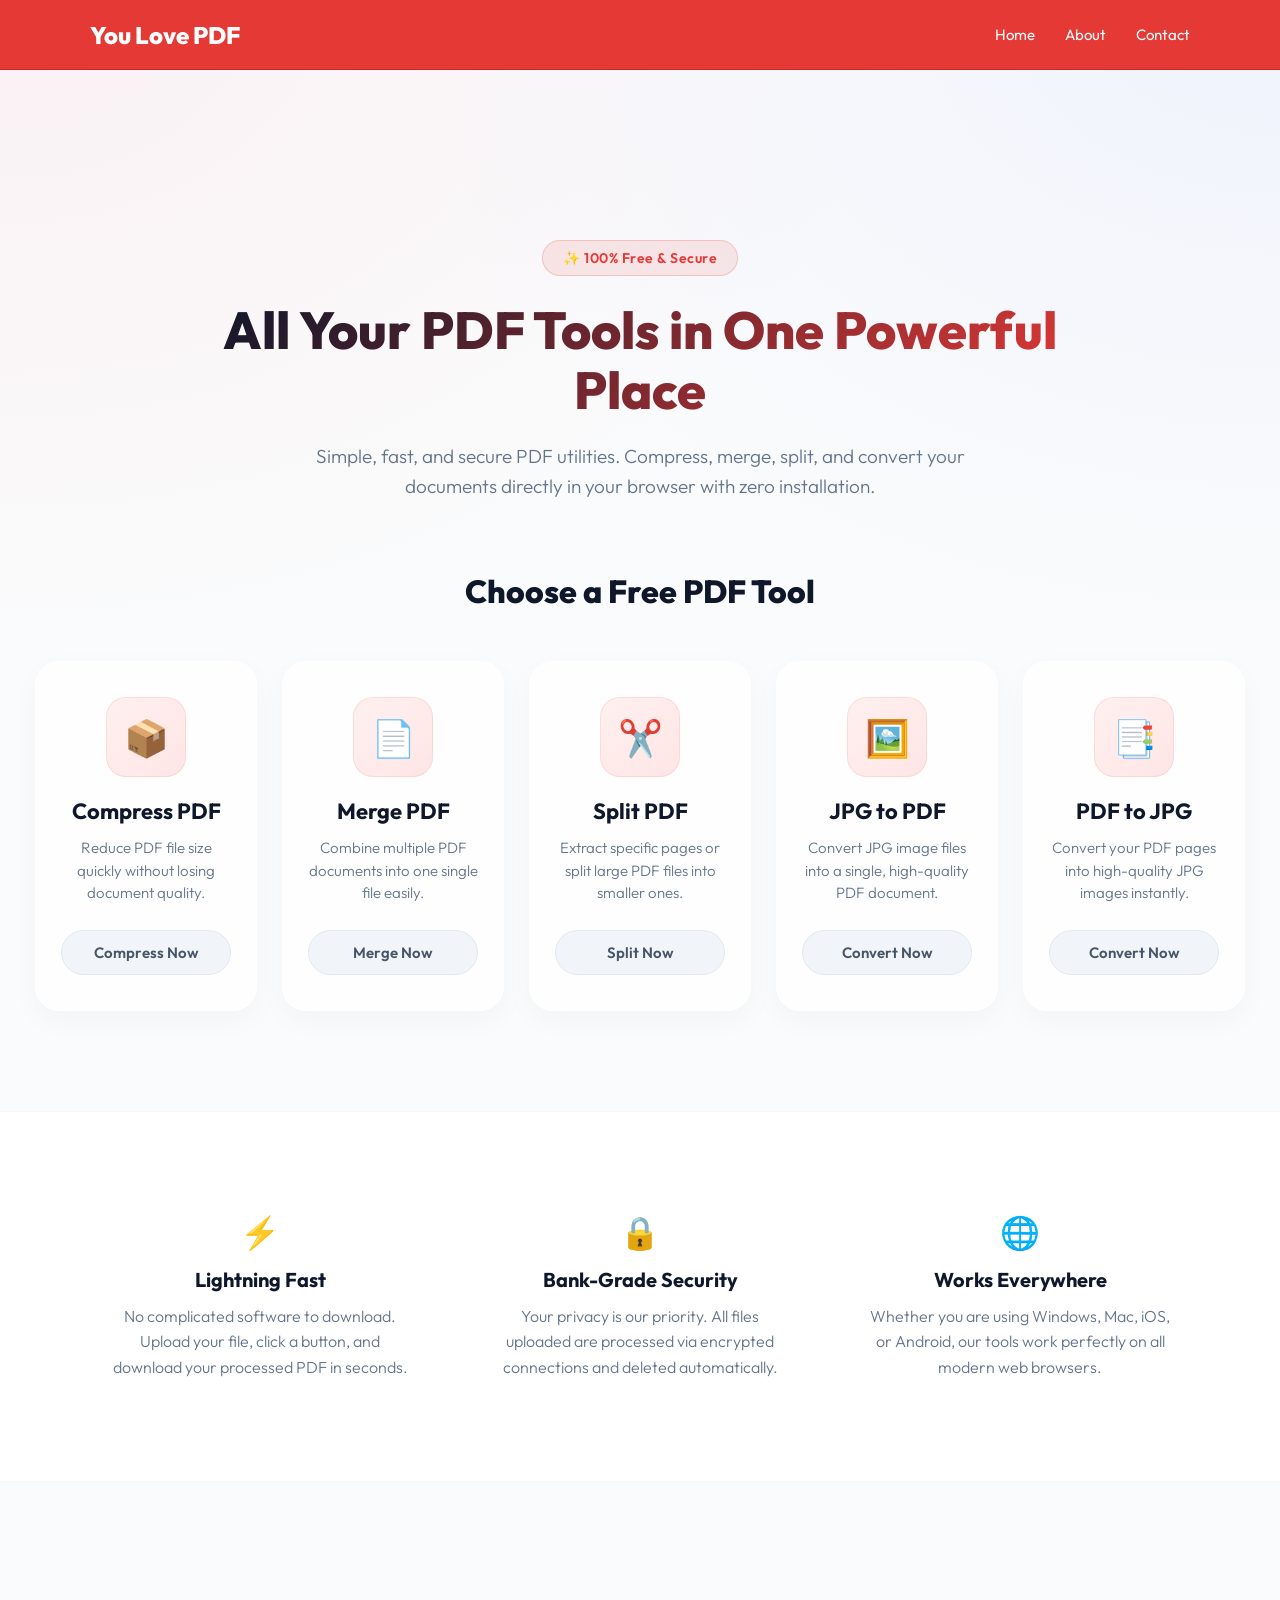
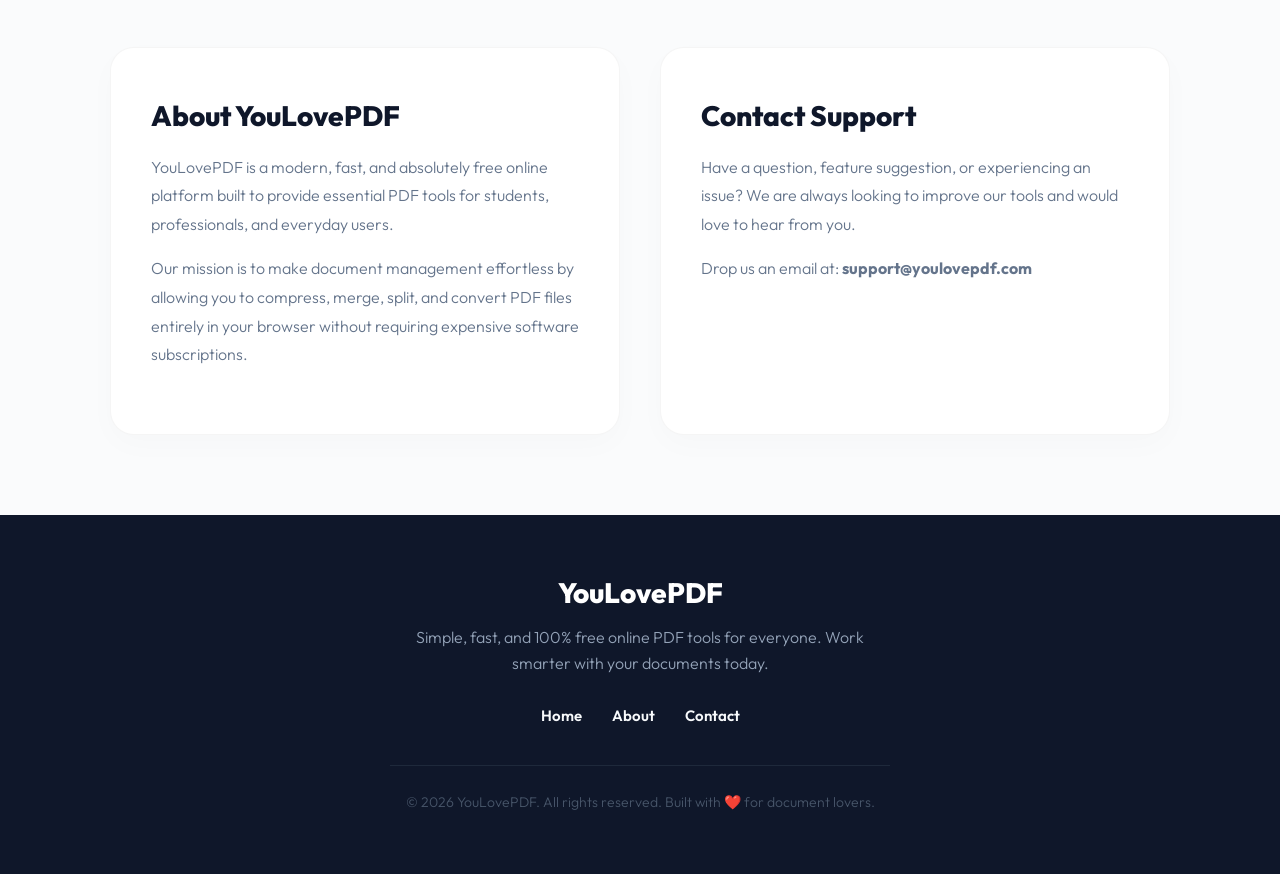
==== commit 50b03dc2: "Update index.html" ====
--- a/index.html
+++ b/index.html
@@ -21,7 +21,12 @@
     <meta name="twitter:card" content="summary_large_image">
     <link rel="icon" type="image/png" href="favicon.png">
 
-    <!-- Schema Structured Data for Brand (Google Entity Signal) -->
+    <!-- Google Fonts for Premium Look -->
+    <link rel="preconnect" href="https://fonts.googleapis.com">
+    <link rel="preconnect" href="https://fonts.gstatic.com" crossorigin>
+    <link href="https://fonts.googleapis.com/css2?family=Outfit:wght@300;400;600;800&display=swap" rel="stylesheet">
+
+    <!-- Schema Structured Data for Brand -->
     <script type="application/ld+json">
     {
       "@context": "https://schema.org",
@@ -50,15 +55,21 @@
         html {
             scroll-behavior: smooth;
         }
+        
+        /* Premium Background with subtle mesh gradient */
         body {
-            font-family: 'Segoe UI', Roboto, Helvetica, Arial, sans-serif;
-            background: #f8f9fa; /* Lighter, cleaner background */
-            color: #333;
+            font-family: 'Outfit', sans-serif;
+            background-color: #fafbfc;
+            background-image: 
+                radial-gradient(at 0% 0%, hsla(353,100%,73%,0.08) 0px, transparent 50%),
+                radial-gradient(at 100% 0%, hsla(228,100%,74%,0.08) 0px, transparent 50%);
+            background-attachment: fixed;
+            color: #1e293b;
             overflow-x: hidden;
         }
 
         /* =========================
-           HEADER (UNTOUCHED AS REQUESTED)
+           HEADER (UNTOUCHED)
         ========================= */
         .header {
             width: 100%;
@@ -75,7 +86,7 @@
         }
         .logo {
             font-size: 24px;
-            font-weight: bold;
+            font-weight: 800;
             color: #ffffff;
             white-space: nowrap;
         }
@@ -88,6 +99,7 @@
             text-decoration: none;
             color: #ffffff;
             font-size: 15px;
+            font-weight: 400;
             transition: color 0.2s ease;
         }
         .navbar a:hover {
@@ -105,7 +117,7 @@
             align-items: center;
             text-align: center;
             overflow: hidden;
-            margin: 20px auto;
+            margin: 25px auto;
             padding: 0 10px;
         }
         .page-ad iframe {
@@ -114,173 +126,218 @@
             height: 60px !important;
             max-width: 100% !important;
             margin: 0 auto !important;
-        }
-
-        /* =========================
-           HERO SECTION (Professional Look)
+            border-radius: 8px; /* Slight rounding for ads */
+        }
+
+        /* =========================
+           HERO SECTION (Classy Look)
         ========================= */
         .hero-section {
             text-align: center;
-            padding: 60px 20px 40px;
-            background: #ffffff;
-            border-bottom: 1px solid #eaeaea;
+            padding: 60px 20px 30px;
+            position: relative;
+        }
+        .premium-badge {
+            display: inline-block;
+            background: rgba(229, 57, 53, 0.1);
+            color: #e53935;
+            padding: 8px 20px;
+            border-radius: 50px;
+            font-size: 14px;
+            font-weight: 600;
+            margin-bottom: 25px;
+            letter-spacing: 0.5px;
+            border: 1px solid rgba(229, 57, 53, 0.2);
         }
         .hero-section h1 {
-            font-size: 42px;
+            font-size: 52px;
             font-weight: 800;
-            color: #111827;
-            max-width: 800px;
+            max-width: 850px;
             margin: 0 auto;
-            line-height: 1.2;
+            line-height: 1.15;
+            /* Premium Gradient Text */
+            background: linear-gradient(135deg, #0f172a 0%, #e53935 100%);
+            -webkit-background-clip: text;
+            -webkit-text-fill-color: transparent;
+            color: #0f172a; /* Fallback */
         }
         .hero-section p {
-            margin-top: 15px;
-            font-size: 18px;
-            color: #4b5563;
+            margin-top: 20px;
+            font-size: 19px;
+            color: #64748b;
             line-height: 1.6;
-            max-width: 700px;
+            max-width: 650px;
             margin-left: auto;
             margin-right: auto;
-        }
-
-        /* =========================
-           TOOLS SECTION
+            font-weight: 300;
+        }
+
+        /* =========================
+           TOOLS SECTION (Fancy Cards)
         ========================= */
         .tools-wrapper {
-            padding: 50px 20px;
-            max-width: 1200px;
+            padding: 40px 20px 80px;
+            max-width: 1250px;
             margin: 0 auto;
         }
         .tools-title {
             text-align: center;
-            font-size: 28px;
-            font-weight: 700;
-            color: #1f2937;
-            margin-bottom: 40px;
+            font-size: 32px;
+            font-weight: 800;
+            color: #0f172a;
+            margin-bottom: 50px;
         }
         .tools-grid {
             display: grid;
-            grid-template-columns: repeat(auto-fit, minmax(200px, 1fr));
-            gap: 20px;
+            grid-template-columns: repeat(auto-fit, minmax(220px, 1fr));
+            gap: 25px;
             align-items: stretch;
         }
 
-        /* Tool Card - Now an Anchor Tag for SEO */
+        /* Tool Card - SEO Friendly Anchor */
         .tool-card {
-            background: #ffffff;
-            padding: 35px 20px;
-            border: 1px solid #e5e7eb;
-            border-radius: 12px;
+            background: rgba(255, 255, 255, 0.7);
+            backdrop-filter: blur(10px);
+            padding: 35px 25px;
+            border: 1px solid rgba(255, 255, 255, 1);
+            border-radius: 24px;
             text-align: center;
             display: flex;
             flex-direction: column;
             align-items: center;
-            text-decoration: none; /* Removes link underline */
+            text-decoration: none;
             color: inherit;
-            transition: all 0.3s ease;
-            box-shadow: 0 4px 6px -1px rgba(0, 0, 0, 0.05);
+            transition: all 0.4s cubic-bezier(0.175, 0.885, 0.32, 1.275);
+            box-shadow: 0 10px 30px rgba(0, 0, 0, 0.03);
         }
         .tool-card:hover {
-            transform: translateY(-8px);
-            box-shadow: 0 20px 25px -5px rgba(0, 0, 0, 0.1), 0 10px 10px -5px rgba(0, 0, 0, 0.04);
-            border-color: #e53935;
-        }
-        .tool-icon {
-            font-size: 48px;
+            transform: translateY(-12px);
+            background: #ffffff;
+            box-shadow: 0 25px 50px rgba(229, 57, 53, 0.08);
+            border-color: rgba(229, 57, 53, 0.2);
+        }
+        
+        /* Fancy Icon Wrapper */
+        .icon-wrapper {
+            width: 80px;
+            height: 80px;
+            border-radius: 20px;
+            background: linear-gradient(135deg, #fff0f0, #ffe5e5);
+            display: flex;
+            align-items: center;
+            justify-content: center;
+            font-size: 36px;
             margin-bottom: 20px;
             transition: transform 0.3s ease;
-        }
-        .tool-card:hover .tool-icon {
-            transform: scale(1.1);
-        }
+            box-shadow: inset 0 0 0 1px rgba(229, 57, 53, 0.1);
+        }
+        .tool-card:hover .icon-wrapper {
+            transform: scale(1.1) rotate(5deg);
+        }
+
         .tool-card h2 {
-            font-size: 20px;
+            font-size: 22px;
             font-weight: 700;
-            color: #111827;
-            margin-bottom: 10px;
+            color: #0f172a;
+            margin-bottom: 12px;
         }
         .tool-card p {
-            font-size: 14px;
-            color: #6b7280;
+            font-size: 15px;
+            color: #64748b;
             line-height: 1.5;
-            flex-grow: 1; /* Pushes button to bottom */
+            flex-grow: 1;
+            font-weight: 300;
         }
         
-        /* Fake Button for visual appeal inside anchor */
+        /* Premium Gradient Button */
         .tool-btn-style {
-            background: #f3f4f6;
-            color: #e53935;
+            background: #f1f5f9;
+            color: #475569;
             font-weight: 600;
-            padding: 10px 24px;
-            border-radius: 8px;
-            font-size: 14px;
-            margin-top: 20px;
-            transition: background 0.3s ease, color 0.3s ease;
+            padding: 12px 28px;
+            border-radius: 50px;
+            font-size: 15px;
+            margin-top: 25px;
+            transition: all 0.3s ease;
             width: 100%;
+            border: 1px solid #e2e8f0;
         }
         .tool-card:hover .tool-btn-style {
-            background: #e53935;
+            background: linear-gradient(135deg, #e53935, #c62828);
             color: #ffffff;
-        }
-
-        /* =========================
-           SEO FEATURES SECTION (NEW)
+            border-color: transparent;
+            box-shadow: 0 8px 20px rgba(229, 57, 53, 0.3);
+        }
+
+        /* =========================
+           SEO FEATURES SECTION 
         ========================= */
         .features-section {
             background: #ffffff;
-            padding: 60px 20px;
+            padding: 80px 20px;
             margin-top: 20px;
-            border-top: 1px solid #eaeaea;
-            border-bottom: 1px solid #eaeaea;
+            border-top: 1px solid rgba(0,0,0,0.03);
+            border-bottom: 1px solid rgba(0,0,0,0.03);
         }
         .features-grid {
-            max-width: 1000px;
+            max-width: 1100px;
             margin: 0 auto;
             display: grid;
-            grid-template-columns: repeat(auto-fit, minmax(280px, 1fr));
-            gap: 30px;
+            grid-template-columns: repeat(auto-fit, minmax(300px, 1fr));
+            gap: 40px;
             text-align: center;
         }
+        .feature-box {
+            padding: 20px;
+        }
+        .feature-box .f-icon {
+            font-size: 32px;
+            margin-bottom: 15px;
+        }
         .feature-box h3 {
-            font-size: 18px;
-            color: #111827;
-            margin-bottom: 10px;
+            font-size: 20px;
+            color: #0f172a;
+            margin-bottom: 12px;
+            font-weight: 700;
         }
         .feature-box p {
-            font-size: 15px;
-            color: #6b7280;
+            font-size: 16px;
+            color: #64748b;
             line-height: 1.6;
+            font-weight: 300;
         }
 
         /* =========================
            ABOUT / CONTACT
         ========================= */
         .info-wrapper {
-            max-width: 1000px;
-            margin: 60px auto;
+            max-width: 1100px;
+            margin: 80px auto;
             display: grid;
             grid-template-columns: 1fr 1fr;
-            gap: 30px;
+            gap: 40px;
             padding: 0 20px;
         }
         .info-section {
             background: #ffffff;
-            padding: 40px 30px;
-            border: 1px solid #e5e7eb;
-            border-radius: 12px;
+            padding: 50px 40px;
+            border: 1px solid rgba(0,0,0,0.04);
+            border-radius: 24px;
             text-align: left;
-            box-shadow: 0 4px 6px -1px rgba(0, 0, 0, 0.05);
+            box-shadow: 0 10px 30px rgba(0, 0, 0, 0.02);
         }
         .info-section h2 {
-            font-size: 24px;
-            color: #1f2937;
-            margin-bottom: 15px;
+            font-size: 28px;
+            color: #0f172a;
+            margin-bottom: 20px;
+            font-weight: 800;
         }
         .info-section p {
             font-size: 16px;
-            line-height: 1.7;
-            color: #4b5563;
-            margin-bottom: 10px;
+            line-height: 1.8;
+            color: #64748b;
+            margin-bottom: 15px;
+            font-weight: 300;
         }
 
         /* =========================
@@ -288,41 +345,48 @@
         ========================= */
         .footer {
             margin-top: 40px;
-            padding: 50px 20px 30px;
-            background: #111827;
+            padding: 60px 20px 30px;
+            background: #0f172a; /* Dark premium blue-black */
             color: #ffffff;
             text-align: center;
         }
         .footer h2 {
             margin-bottom: 15px;
-            font-size: 24px;
+            font-size: 28px;
+            font-weight: 800;
+            color: #ffffff;
         }
         .footer p {
+            font-size: 16px;
+            color: #94a3b8;
+            max-width: 500px;
+            margin: 0 auto 30px;
+            line-height: 1.6;
+            font-weight: 300;
+        }
+        .footer-links {
+            margin: 30px 0;
+            display: flex;
+            justify-content: center;
+            gap: 30px;
+            flex-wrap: wrap;
+        }
+        .footer-links a {
+            color: #f8fafc;
+            text-decoration: none;
             font-size: 15px;
-            color: #9ca3af;
-            max-width: 500px;
-            margin: 0 auto 20px;
-            line-height: 1.5;
-        }
-        .footer-links {
-            margin: 25px 0;
-        }
-        .footer-links a {
-            color: #ffffff;
-            text-decoration: none;
-            margin: 0 15px;
-            font-size: 15px;
-            transition: opacity 0.2s ease;
+            font-weight: 600;
+            transition: color 0.3s ease;
         }
         .footer-links a:hover {
             color: #e53935;
         }
         .footer .copyright {
-            margin-top: 30px;
+            margin-top: 40px;
             font-size: 14px;
-            color: #6b7280;
-            border-top: 1px solid #374151;
-            padding-top: 20px;
+            color: #475569;
+            border-top: 1px solid #1e293b;
+            padding-top: 25px;
         }
 
         /* =========================
@@ -334,9 +398,11 @@
                 padding: 15px 20px;
                 gap: 12px;
             }
-            .hero-section h1 { font-size: 32px; }
-            .info-wrapper { grid-template-columns: 1fr; }
+            .navbar { gap: 15px; flex-wrap: wrap; justify-content: center; }
+            .hero-section h1 { font-size: 38px; }
+            .info-wrapper { grid-template-columns: 1fr; gap: 25px; }
             .tools-grid { grid-template-columns: 1fr; }
+            .info-section { padding: 30px 20px; }
         }
     </style>
 </head>
@@ -373,15 +439,16 @@
     </div>
 
     <!-- =========================
-         HERO SECTION (Optimized)
+         HERO SECTION (Fancy)
     ========================= -->
     <section class="hero-section">
-        <h1>Every tool you need to work with PDFs in one place</h1>
-        <p>100% Free online PDF tools. Compress, merge, split, and convert your PDF files directly in your browser without software installation.</p>
+        <div class="premium-badge">✨ 100% Free & Secure</div>
+        <h1>All Your PDF Tools in One Powerful Place</h1>
+        <p>Simple, fast, and secure PDF utilities. Compress, merge, split, and convert your documents directly in your browser with zero installation.</p>
     </section>
 
     <!-- =========================
-         TOOLS SECTION (SEO Friendly Links)
+         TOOLS SECTION (SEO Friendly Links & Float Hover)
     ========================= -->
     <main class="tools-wrapper">
         <h2 class="tools-title">Choose a Free PDF Tool</h2>
@@ -390,7 +457,7 @@
             
             <!-- COMPRESS PDF -->
             <a href="https://youlovepdf.online/tools/compress.html" class="tool-card">
-                <div class="tool-icon">📦</div>
+                <div class="icon-wrapper">📦</div>
                 <h2>Compress PDF</h2>
                 <p>Reduce PDF file size quickly without losing document quality.</p>
                 <div class="tool-btn-style">Compress Now</div>
@@ -398,7 +465,7 @@
 
             <!-- MERGE PDF -->
             <a href="https://youlovepdf.online/tools/merge.html" class="tool-card">
-                <div class="tool-icon">📄</div>
+                <div class="icon-wrapper">📄</div>
                 <h2>Merge PDF</h2>
                 <p>Combine multiple PDF documents into one single file easily.</p>
                 <div class="tool-btn-style">Merge Now</div>
@@ -406,7 +473,7 @@
 
             <!-- SPLIT PDF -->
             <a href="https://youlovepdf.online/tools/split.html" class="tool-card">
-                <div class="tool-icon">✂️</div>
+                <div class="icon-wrapper">✂️</div>
                 <h2>Split PDF</h2>
                 <p>Extract specific pages or split large PDF files into smaller ones.</p>
                 <div class="tool-btn-style">Split Now</div>
@@ -414,7 +481,7 @@
 
             <!-- JPG TO PDF -->
             <a href="https://youlovepdf.online/tools/jpg-to-pdf.html" class="tool-card">
-                <div class="tool-icon">🖼️</div>
+                <div class="icon-wrapper">🖼️</div>
                 <h2>JPG to PDF</h2>
                 <p>Convert JPG image files into a single, high-quality PDF document.</p>
                 <div class="tool-btn-style">Convert Now</div>
@@ -422,7 +489,7 @@
 
             <!-- PDF TO JPG -->
             <a href="https://youlovepdf.online/tools/pdf-to-jpg.html" class="tool-card">
-                <div class="tool-icon">📑</div>
+                <div class="icon-wrapper">📑</div>
                 <h2>PDF to JPG</h2>
                 <p>Convert your PDF pages into high-quality JPG images instantly.</p>
                 <div class="tool-btn-style">Convert Now</div>
@@ -432,21 +499,24 @@
     </main>
 
     <!-- =========================
-         SEO CONTENT BLOCK (Helps in Ranking)
+         SEO CONTENT BLOCK
     ========================= -->
     <section class="features-section">
         <div class="features-grid">
             <div class="feature-box">
-                <h3>Fast & Easy to Use</h3>
-                <p>No complicated software to download. Just upload your file, click a button, and download your processed PDF in seconds.</p>
+                <div class="f-icon">⚡</div>
+                <h3>Lightning Fast</h3>
+                <p>No complicated software to download. Upload your file, click a button, and download your processed PDF in seconds.</p>
             </div>
             <div class="feature-box">
-                <h3>100% Secure</h3>
-                <p>Your privacy is our priority. All files uploaded to YouLovePDF are processed securely and deleted automatically from our servers.</p>
+                <div class="f-icon">🔒</div>
+                <h3>Bank-Grade Security</h3>
+                <p>Your privacy is our priority. All files uploaded are processed via encrypted connections and deleted automatically.</p>
             </div>
             <div class="feature-box">
-                <h3>Works on Any Device</h3>
-                <p>Whether you are using Windows, Mac, iOS, or Android, our online PDF tools work perfectly on all modern web browsers.</p>
+                <div class="f-icon">🌐</div>
+                <h3>Works Everywhere</h3>
+                <p>Whether you are using Windows, Mac, iOS, or Android, our tools work perfectly on all modern web browsers.</p>
             </div>
         </div>
     </section>
@@ -473,14 +543,14 @@
     <div class="info-wrapper">
         <section id="about" class="info-section">
             <h2>About YouLovePDF</h2>
-            <p>YouLovePDF is a simple, fast, and free online platform built to provide essential PDF tools for students, professionals, and everyday users.</p>
-            <p>Our mission is to make document management easy by allowing you to compress, merge, split, and convert PDF files entirely in your browser without requiring expensive software.</p>
+            <p>YouLovePDF is a modern, fast, and absolutely free online platform built to provide essential PDF tools for students, professionals, and everyday users.</p>
+            <p>Our mission is to make document management effortless by allowing you to compress, merge, split, and convert PDF files entirely in your browser without requiring expensive software subscriptions.</p>
         </section>
 
         <section id="contact" class="info-section">
-            <h2>Contact Us</h2>
-            <p>Have a question, feature suggestion, or experiencing an issue? We would love to hear from you.</p>
-            <p>Email us directly at: <strong>support@youlovepdf.com</strong></p>
+            <h2>Contact Support</h2>
+            <p>Have a question, feature suggestion, or experiencing an issue? We are always looking to improve our tools and would love to hear from you.</p>
+            <p>Drop us an email at: <strong>support@youlovepdf.com</strong></p>
         </section>
     </div>
 
@@ -502,7 +572,5 @@
         </p>
     </footer>
 
-    <!-- Note: Removed the JavaScript function openTool() because we are now using SEO-friendly anchor <a> tags! -->
-
 </body>
 </html>
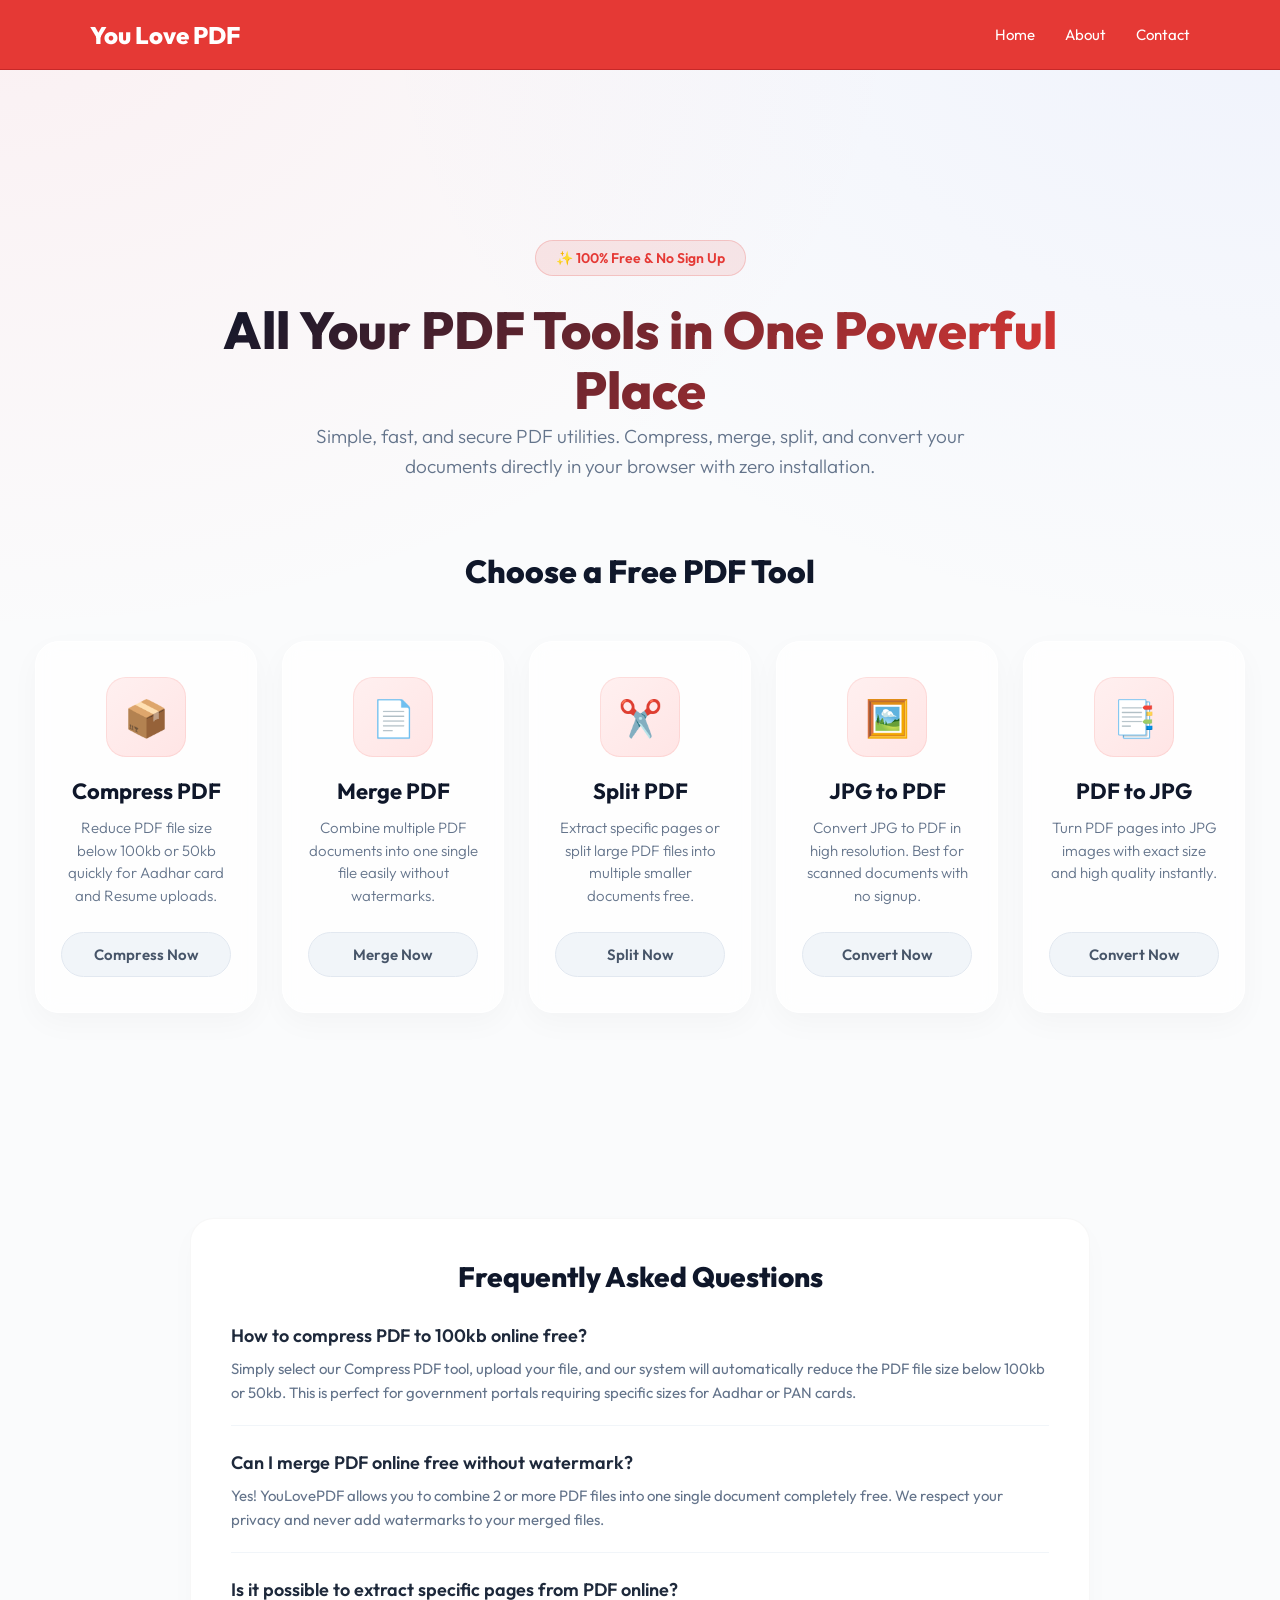
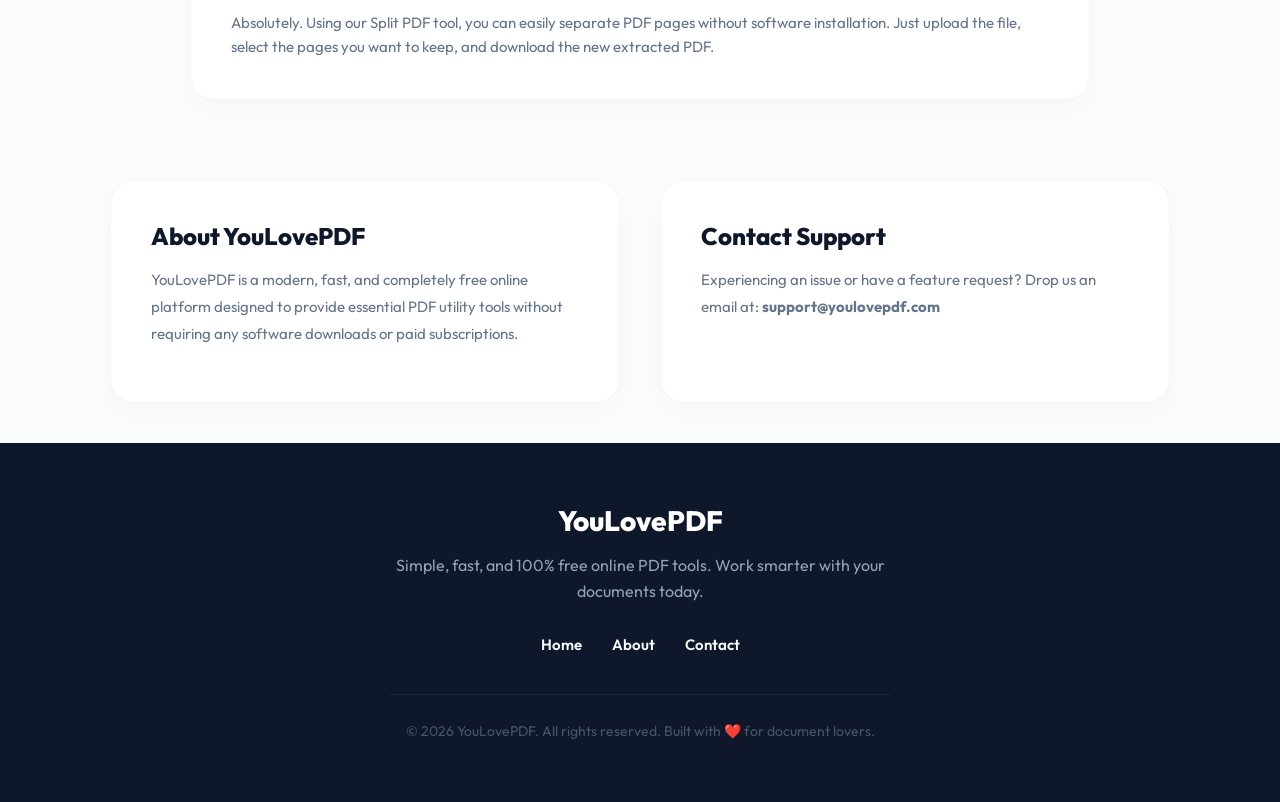
==== commit 19d54328: "Update index.html" ====
--- a/index.html
+++ b/index.html
@@ -5,58 +5,81 @@
     <meta name="viewport" content="width=device-width, initial-scale=1.0">
 
     <!-- SEO Primary Meta Tags -->
-    <title>YouLovePDF - Free Online PDF Tools | Compress, Merge & Split PDF</title>
-    <meta name="title" content="YouLovePDF - Free Online PDF Tools | Compress, Merge & Split PDF">
-    <meta name="description" content="YouLovePDF is a fast & free online PDF editor. Compress PDF size, merge multiple PDFs, split pages & convert files online without installing any software.">
-    <meta name="keywords" content="YouLovePDF, PDF tools, free PDF tools, compress PDF online, merge PDF free, split PDF pages, JPG to PDF, PDF to JPG, online PDF editor">
+    <title>Free Online PDF Tools - Compress PDF to 100kb & Merge Without Watermark | YouLovePDF</title>
+    <meta name="title" content="Free Online PDF Tools - Compress PDF to 100kb & Merge Without Watermark | YouLovePDF">
+    <meta name="description" content="Free online PDF tools. Compress PDF to 100kb, reduce file size below 50kb, merge PDF without watermark, split pages, and convert JPG to PDF with no sign up required.">
+    <meta name="keywords" content="compress pdf to 100kb online free, reduce pdf file size below 50kb, merge pdf online free without watermark, extract specific pages from pdf online, convert jpg to pdf high resolution">
     <meta name="robots" content="index, follow">
     <link rel="canonical" href="https://youlovepdf.online/">
 
     <!-- Open Graph / Social Media -->
     <meta property="og:title" content="YouLovePDF - Free Online PDF Tools">
-    <meta property="og:description" content="Free online PDF tools to compress, merge, split and convert your PDF files quickly and easily without installation.">
+    <meta property="og:description" content="Compress PDF to 100kb, merge without watermarks, and split pages for free. No installation required.">
     <meta property="og:type" content="website">
     <meta property="og:url" content="https://youlovepdf.online/">
     <meta property="og:image" content="https://youlovepdf.online/og-image.png">
     <meta name="twitter:card" content="summary_large_image">
     <link rel="icon" type="image/png" href="favicon.png">
 
-    <!-- Google Fonts for Premium Look -->
+    <!-- Google Fonts -->
     <link rel="preconnect" href="https://fonts.googleapis.com">
     <link rel="preconnect" href="https://fonts.gstatic.com" crossorigin>
     <link href="https://fonts.googleapis.com/css2?family=Outfit:wght@300;400;600;800&display=swap" rel="stylesheet">
 
-    <!-- Schema Structured Data for Brand -->
+    <!-- Schema Structured Data (WebSite + FAQPage) -->
     <script type="application/ld+json">
     {
       "@context": "https://schema.org",
-      "@type": "WebSite",
-      "name": "YouLovePDF",
-      "alternateName": ["You Love PDF", "YouLovePDF Online"],
-      "url": "https://youlovepdf.online/",
-      "description": "Free online PDF tools to compress, merge, split, and convert PDF files.",
-      "potentialAction": {
-        "@type": "SearchAction",
-        "target": "https://youlovepdf.online/?s={search_term_string}",
-        "query-input": "required name=search_term_string"
-      }
+      "@graph": [
+        {
+          "@type": "WebSite",
+          "name": "YouLovePDF",
+          "url": "https://youlovepdf.online/",
+          "description": "Free online PDF tools to compress, merge, split, and convert PDF files.",
+          "potentialAction": {
+            "@type": "SearchAction",
+            "target": "https://youlovepdf.online/?s={search_term_string}",
+            "query-input": "required name=search_term_string"
+          }
+        },
+        {
+          "@type": "FAQPage",
+          "mainEntity": [
+            {
+              "@type": "Question",
+              "name": "How to compress PDF to 100kb online free?",
+              "acceptedAnswer": {
+                "@type": "Answer",
+                "text": "Simply select our Compress PDF tool, upload your file (like Aadhar or Resume), and our system will automatically reduce the PDF file size below 100kb or 50kb without losing quality."
+              }
+            },
+            {
+              "@type": "Question",
+              "name": "Can I merge PDF online free without watermark?",
+              "acceptedAnswer": {
+                "@type": "Answer",
+                "text": "Yes, YouLovePDF allows you to combine multiple PDF files into one single document completely free and without adding any watermarks to your pages."
+              }
+            },
+            {
+              "@type": "Question",
+              "name": "How to extract specific pages from PDF online?",
+              "acceptedAnswer": {
+                "@type": "Answer",
+                "text": "Use our Split PDF tool to extract specific pages or separate large PDF documents into smaller files instantly without installing any software."
+              }
+            }
+          ]
+        }
+      ]
     }
     </script>
 
     <style>
-        /* =========================
-           RESET & GLOBAL
-        ========================= */
-        * {
-            margin: 0;
-            padding: 0;
-            box-sizing: border-box;
-        }
-        html {
-            scroll-behavior: smooth;
-        }
-        
-        /* Premium Background with subtle mesh gradient */
+        /* Reset & Global */
+        * { margin: 0; padding: 0; box-sizing: border-box; }
+        html { scroll-behavior: smooth; }
+        
         body {
             font-family: 'Outfit', sans-serif;
             background-color: #fafbfc;
@@ -68,353 +91,140 @@
             overflow-x: hidden;
         }
 
-        /* =========================
-           HEADER (UNTOUCHED)
-        ========================= */
+        /* Header */
         .header {
-            width: 100%;
-            min-height: 70px;
-            background: #e53935;
-            display: flex;
-            align-items: center;
-            justify-content: space-between;
-            padding: 0 7%;
-            border-bottom: 1px solid #c62828;
-            position: sticky;
-            top: 0;
-            z-index: 1000;
-        }
-        .logo {
-            font-size: 24px;
-            font-weight: 800;
-            color: #ffffff;
-            white-space: nowrap;
-        }
-        .navbar {
-            display: flex;
-            align-items: center;
-            gap: 30px;
-        }
-        .navbar a {
-            text-decoration: none;
-            color: #ffffff;
-            font-size: 15px;
-            font-weight: 400;
-            transition: color 0.2s ease;
-        }
-        .navbar a:hover {
-            color: #ffd6d6;
-        }
-
-        /* =========================
-           AD CONTAINER
-        ========================= */
+            width: 100%; min-height: 70px; background: #e53935;
+            display: flex; align-items: center; justify-content: space-between;
+            padding: 0 7%; border-bottom: 1px solid #c62828;
+            position: sticky; top: 0; z-index: 1000;
+        }
+        .logo { font-size: 24px; font-weight: 800; color: #ffffff; white-space: nowrap; }
+        .navbar { display: flex; align-items: center; gap: 30px; }
+        .navbar a { text-decoration: none; color: #ffffff; font-size: 15px; transition: color 0.2s ease; }
+        .navbar a:hover { color: #ffd6d6; }
+
+        /* Ad Container */
         .page-ad {
-            width: 100%;
-            min-height: 60px;
-            display: flex;
-            justify-content: center;
-            align-items: center;
-            text-align: center;
-            overflow: hidden;
-            margin: 25px auto;
-            padding: 0 10px;
+            width: 100%; min-height: 60px; display: flex; justify-content: center;
+            align-items: center; text-align: center; overflow: hidden;
+            margin: 25px auto; padding: 0 10px;
         }
         .page-ad iframe {
-            display: block !important;
-            width: 468px !important;
-            height: 60px !important;
-            max-width: 100% !important;
-            margin: 0 auto !important;
-            border-radius: 8px; /* Slight rounding for ads */
-        }
-
-        /* =========================
-           HERO SECTION (Classy Look)
-        ========================= */
-        .hero-section {
-            text-align: center;
-            padding: 60px 20px 30px;
-            position: relative;
-        }
+            display: block !important; width: 468px !important; height: 60px !important;
+            max-width: 100% !important; margin: 0 auto !important; border-radius: 8px;
+        }
+
+        /* Hero Section */
+        .hero-section { text-align: center; padding: 60px 20px 30px; position: relative; }
         .premium-badge {
-            display: inline-block;
-            background: rgba(229, 57, 53, 0.1);
-            color: #e53935;
-            padding: 8px 20px;
-            border-radius: 50px;
-            font-size: 14px;
-            font-weight: 600;
-            margin-bottom: 25px;
-            letter-spacing: 0.5px;
+            display: inline-block; background: rgba(229, 57, 53, 0.1);
+            color: #e53935; padding: 8px 20px; border-radius: 50px;
+            font-size: 14px; font-weight: 600; margin-bottom: 25px;
             border: 1px solid rgba(229, 57, 53, 0.2);
         }
         .hero-section h1 {
-            font-size: 52px;
-            font-weight: 800;
-            max-width: 850px;
-            margin: 0 auto;
-            line-height: 1.15;
-            /* Premium Gradient Text */
+            font-size: 52px; font-weight: 800; max-width: 850px; margin: 0 auto; line-height: 1.15;
             background: linear-gradient(135deg, #0f172a 0%, #e53935 100%);
-            -webkit-background-clip: text;
-            -webkit-text-fill-color: transparent;
-            color: #0f172a; /* Fallback */
+            -webkit-background-clip: text; -webkit-text-fill-color: transparent;
         }
         .hero-section p {
-            margin-top: 20px;
-            font-size: 19px;
-            color: #64748b;
-            line-height: 1.6;
-            max-width: 650px;
-            margin-left: auto;
-            margin-right: auto;
-            font-weight: 300;
-        }
-
-        /* =========================
-           TOOLS SECTION (Fancy Cards)
-        ========================= */
-        .tools-wrapper {
-            padding: 40px 20px 80px;
-            max-width: 1250px;
-            margin: 0 auto;
-        }
-        .tools-title {
-            text-align: center;
-            font-size: 32px;
-            font-weight: 800;
-            color: #0f172a;
-            margin-bottom: 50px;
-        }
+            margin-top: 20px; font-size: 19px; color: #64748b; line-height: 1.6;
+            max-width: 650px; margin: 0 auto; font-weight: 300;
+        }
+
+        /* Tools Section */
+        .tools-wrapper { padding: 40px 20px 80px; max-width: 1250px; margin: 0 auto; }
+        .tools-title { text-align: center; font-size: 32px; font-weight: 800; color: #0f172a; margin-bottom: 50px; }
         .tools-grid {
-            display: grid;
-            grid-template-columns: repeat(auto-fit, minmax(220px, 1fr));
-            gap: 25px;
-            align-items: stretch;
-        }
-
-        /* Tool Card - SEO Friendly Anchor */
+            display: grid; grid-template-columns: repeat(auto-fit, minmax(220px, 1fr)); gap: 25px; align-items: stretch;
+        }
+
         .tool-card {
-            background: rgba(255, 255, 255, 0.7);
-            backdrop-filter: blur(10px);
-            padding: 35px 25px;
-            border: 1px solid rgba(255, 255, 255, 1);
-            border-radius: 24px;
-            text-align: center;
-            display: flex;
-            flex-direction: column;
-            align-items: center;
-            text-decoration: none;
-            color: inherit;
+            background: rgba(255, 255, 255, 0.7); backdrop-filter: blur(10px);
+            padding: 35px 25px; border: 1px solid rgba(255, 255, 255, 1);
+            border-radius: 24px; text-align: center; display: flex; flex-direction: column;
+            align-items: center; text-decoration: none; color: inherit;
             transition: all 0.4s cubic-bezier(0.175, 0.885, 0.32, 1.275);
             box-shadow: 0 10px 30px rgba(0, 0, 0, 0.03);
         }
         .tool-card:hover {
-            transform: translateY(-12px);
-            background: #ffffff;
-            box-shadow: 0 25px 50px rgba(229, 57, 53, 0.08);
-            border-color: rgba(229, 57, 53, 0.2);
-        }
-        
-        /* Fancy Icon Wrapper */
+            transform: translateY(-12px); background: #ffffff;
+            box-shadow: 0 25px 50px rgba(229, 57, 53, 0.08); border-color: rgba(229, 57, 53, 0.2);
+        }
+        
         .icon-wrapper {
-            width: 80px;
-            height: 80px;
-            border-radius: 20px;
+            width: 80px; height: 80px; border-radius: 20px;
             background: linear-gradient(135deg, #fff0f0, #ffe5e5);
-            display: flex;
-            align-items: center;
-            justify-content: center;
-            font-size: 36px;
-            margin-bottom: 20px;
-            transition: transform 0.3s ease;
+            display: flex; align-items: center; justify-content: center;
+            font-size: 36px; margin-bottom: 20px; transition: transform 0.3s ease;
             box-shadow: inset 0 0 0 1px rgba(229, 57, 53, 0.1);
         }
-        .tool-card:hover .icon-wrapper {
-            transform: scale(1.1) rotate(5deg);
-        }
-
-        .tool-card h2 {
-            font-size: 22px;
-            font-weight: 700;
-            color: #0f172a;
-            margin-bottom: 12px;
-        }
-        .tool-card p {
-            font-size: 15px;
-            color: #64748b;
-            line-height: 1.5;
-            flex-grow: 1;
-            font-weight: 300;
-        }
-        
-        /* Premium Gradient Button */
+        .tool-card:hover .icon-wrapper { transform: scale(1.1) rotate(5deg); }
+
+        .tool-card h2 { font-size: 22px; font-weight: 700; color: #0f172a; margin-bottom: 12px; }
+        .tool-card p { font-size: 15px; color: #64748b; line-height: 1.5; flex-grow: 1; font-weight: 300; }
+        
         .tool-btn-style {
-            background: #f1f5f9;
-            color: #475569;
-            font-weight: 600;
-            padding: 12px 28px;
-            border-radius: 50px;
-            font-size: 15px;
-            margin-top: 25px;
+            background: #f1f5f9; color: #475569; font-weight: 600; padding: 12px 28px;
+            border-radius: 50px; font-size: 15px; margin-top: 25px; width: 100%; border: 1px solid #e2e8f0;
             transition: all 0.3s ease;
-            width: 100%;
-            border: 1px solid #e2e8f0;
         }
         .tool-card:hover .tool-btn-style {
-            background: linear-gradient(135deg, #e53935, #c62828);
-            color: #ffffff;
-            border-color: transparent;
-            box-shadow: 0 8px 20px rgba(229, 57, 53, 0.3);
-        }
-
-        /* =========================
-           SEO FEATURES SECTION 
-        ========================= */
-        .features-section {
-            background: #ffffff;
-            padding: 80px 20px;
-            margin-top: 20px;
-            border-top: 1px solid rgba(0,0,0,0.03);
-            border-bottom: 1px solid rgba(0,0,0,0.03);
-        }
-        .features-grid {
-            max-width: 1100px;
-            margin: 0 auto;
-            display: grid;
-            grid-template-columns: repeat(auto-fit, minmax(300px, 1fr));
-            gap: 40px;
-            text-align: center;
-        }
-        .feature-box {
-            padding: 20px;
-        }
-        .feature-box .f-icon {
-            font-size: 32px;
-            margin-bottom: 15px;
-        }
-        .feature-box h3 {
-            font-size: 20px;
-            color: #0f172a;
-            margin-bottom: 12px;
-            font-weight: 700;
-        }
-        .feature-box p {
-            font-size: 16px;
-            color: #64748b;
-            line-height: 1.6;
-            font-weight: 300;
-        }
-
-        /* =========================
-           ABOUT / CONTACT
-        ========================= */
+            background: linear-gradient(135deg, #e53935, #c62828); color: #ffffff;
+            border-color: transparent; box-shadow: 0 8px 20px rgba(229, 57, 53, 0.3);
+        }
+
+        /* FAQ Section */
+        .faq-section {
+            max-width: 900px; margin: 40px auto 80px; padding: 40px;
+            background: #ffffff; border-radius: 24px; box-shadow: 0 10px 30px rgba(0,0,0,0.02);
+            border: 1px solid rgba(0,0,0,0.03);
+        }
+        .faq-section h2 { text-align: center; font-size: 28px; color: #0f172a; margin-bottom: 30px; font-weight: 800; }
+        .faq-item { margin-bottom: 25px; padding-bottom: 20px; border-bottom: 1px solid #f1f5f9; }
+        .faq-item:last-child { margin-bottom: 0; padding-bottom: 0; border-bottom: none; }
+        .faq-item h3 { font-size: 18px; color: #1e293b; margin-bottom: 10px; font-weight: 600; }
+        .faq-item p { font-size: 15px; color: #64748b; line-height: 1.6; }
+
+        /* Footer & Info Section */
         .info-wrapper {
-            max-width: 1100px;
-            margin: 80px auto;
-            display: grid;
-            grid-template-columns: 1fr 1fr;
-            gap: 40px;
-            padding: 0 20px;
+            max-width: 1100px; margin: 40px auto; display: grid;
+            grid-template-columns: 1fr 1fr; gap: 40px; padding: 0 20px;
         }
         .info-section {
-            background: #ffffff;
-            padding: 50px 40px;
-            border: 1px solid rgba(0,0,0,0.04);
-            border-radius: 24px;
-            text-align: left;
-            box-shadow: 0 10px 30px rgba(0, 0, 0, 0.02);
-        }
-        .info-section h2 {
-            font-size: 28px;
-            color: #0f172a;
-            margin-bottom: 20px;
-            font-weight: 800;
-        }
-        .info-section p {
-            font-size: 16px;
-            line-height: 1.8;
-            color: #64748b;
-            margin-bottom: 15px;
-            font-weight: 300;
-        }
-
-        /* =========================
-           FOOTER
-        ========================= */
+            background: #ffffff; padding: 40px; border: 1px solid rgba(0,0,0,0.04);
+            border-radius: 24px; text-align: left; box-shadow: 0 10px 30px rgba(0, 0, 0, 0.02);
+        }
+        .info-section h2 { font-size: 24px; color: #0f172a; margin-bottom: 15px; font-weight: 800; }
+        .info-section p { font-size: 15px; line-height: 1.8; color: #64748b; margin-bottom: 15px; }
+
         .footer {
-            margin-top: 40px;
-            padding: 60px 20px 30px;
-            background: #0f172a; /* Dark premium blue-black */
-            color: #ffffff;
-            text-align: center;
-        }
-        .footer h2 {
-            margin-bottom: 15px;
-            font-size: 28px;
-            font-weight: 800;
-            color: #ffffff;
-        }
-        .footer p {
-            font-size: 16px;
-            color: #94a3b8;
-            max-width: 500px;
-            margin: 0 auto 30px;
-            line-height: 1.6;
-            font-weight: 300;
-        }
-        .footer-links {
-            margin: 30px 0;
-            display: flex;
-            justify-content: center;
-            gap: 30px;
-            flex-wrap: wrap;
-        }
-        .footer-links a {
-            color: #f8fafc;
-            text-decoration: none;
-            font-size: 15px;
-            font-weight: 600;
-            transition: color 0.3s ease;
-        }
-        .footer-links a:hover {
-            color: #e53935;
-        }
-        .footer .copyright {
-            margin-top: 40px;
-            font-size: 14px;
-            color: #475569;
-            border-top: 1px solid #1e293b;
-            padding-top: 25px;
-        }
-
-        /* =========================
-           MOBILE RESPONSIVENESS
-        ========================= */
+            margin-top: 40px; padding: 60px 20px 30px; background: #0f172a;
+            color: #ffffff; text-align: center;
+        }
+        .footer h2 { margin-bottom: 15px; font-size: 28px; font-weight: 800; }
+        .footer p { font-size: 16px; color: #94a3b8; max-width: 500px; margin: 0 auto 30px; line-height: 1.6; }
+        .footer-links { margin: 30px 0; display: flex; justify-content: center; gap: 30px; flex-wrap: wrap; }
+        .footer-links a { color: #f8fafc; text-decoration: none; font-size: 15px; font-weight: 600; transition: color 0.3s; }
+        .footer-links a:hover { color: #e53935; }
+        .footer .copyright { margin-top: 40px; font-size: 14px; color: #475569; border-top: 1px solid #1e293b; padding-top: 25px; }
+
+        /* Mobile Responsiveness */
         @media (max-width: 768px) {
-            .header {
-                flex-direction: column;
-                padding: 15px 20px;
-                gap: 12px;
-            }
+            .header { flex-direction: column; padding: 15px 20px; gap: 12px; }
             .navbar { gap: 15px; flex-wrap: wrap; justify-content: center; }
             .hero-section h1 { font-size: 38px; }
             .info-wrapper { grid-template-columns: 1fr; gap: 25px; }
             .tools-grid { grid-template-columns: 1fr; }
-            .info-section { padding: 30px 20px; }
+            .faq-section, .info-section { padding: 30px 20px; }
         }
     </style>
 </head>
 <body>
 
-    <!-- =========================
-         HEADER (UNTOUCHED)
-    ========================= -->
+    <!-- HEADER -->
     <header class="header">
-        <div class="logo">
-            You Love PDF
-        </div>
+        <div class="logo">You Love PDF</div>
         <nav class="navbar">
             <a href="index.html">Home</a>
             <a href="#about">About</a>
@@ -422,9 +232,7 @@
         </nav>
     </header>
 
-    <!-- =========================
-         TOP AD (UNTOUCHED)
-    ========================= -->
+    <!-- TOP AD -->
     <div class="page-ad">
         <script>
             atOptions = {
@@ -438,28 +246,23 @@
         <script src="https://www.highrevenueformat.com/732f22f6c131ad492451f9a21d5b692e/invoke.js"></script>
     </div>
 
-    <!-- =========================
-         HERO SECTION (Fancy)
-    ========================= -->
+    <!-- HERO SECTION -->
     <section class="hero-section">
-        <div class="premium-badge">✨ 100% Free & Secure</div>
+        <div class="premium-badge">✨ 100% Free & No Sign Up</div>
         <h1>All Your PDF Tools in One Powerful Place</h1>
         <p>Simple, fast, and secure PDF utilities. Compress, merge, split, and convert your documents directly in your browser with zero installation.</p>
     </section>
 
-    <!-- =========================
-         TOOLS SECTION (SEO Friendly Links & Float Hover)
-    ========================= -->
+    <!-- TOOLS SECTION -->
     <main class="tools-wrapper">
         <h2 class="tools-title">Choose a Free PDF Tool</h2>
         
         <div class="tools-grid">
-            
             <!-- COMPRESS PDF -->
             <a href="https://youlovepdf.online/tools/compress.html" class="tool-card">
                 <div class="icon-wrapper">📦</div>
                 <h2>Compress PDF</h2>
-                <p>Reduce PDF file size quickly without losing document quality.</p>
+                <p>Reduce PDF file size below 100kb or 50kb quickly for Aadhar card and Resume uploads.</p>
                 <div class="tool-btn-style">Compress Now</div>
             </a>
 
@@ -467,7 +270,7 @@
             <a href="https://youlovepdf.online/tools/merge.html" class="tool-card">
                 <div class="icon-wrapper">📄</div>
                 <h2>Merge PDF</h2>
-                <p>Combine multiple PDF documents into one single file easily.</p>
+                <p>Combine multiple PDF documents into one single file easily without watermarks.</p>
                 <div class="tool-btn-style">Merge Now</div>
             </a>
 
@@ -475,7 +278,7 @@
             <a href="https://youlovepdf.online/tools/split.html" class="tool-card">
                 <div class="icon-wrapper">✂️</div>
                 <h2>Split PDF</h2>
-                <p>Extract specific pages or split large PDF files into smaller ones.</p>
+                <p>Extract specific pages or split large PDF files into multiple smaller documents free.</p>
                 <div class="tool-btn-style">Split Now</div>
             </a>
 
@@ -483,7 +286,7 @@
             <a href="https://youlovepdf.online/tools/jpg-to-pdf.html" class="tool-card">
                 <div class="icon-wrapper">🖼️</div>
                 <h2>JPG to PDF</h2>
-                <p>Convert JPG image files into a single, high-quality PDF document.</p>
+                <p>Convert JPG to PDF in high resolution. Best for scanned documents with no signup.</p>
                 <div class="tool-btn-style">Convert Now</div>
             </a>
 
@@ -491,39 +294,13 @@
             <a href="https://youlovepdf.online/tools/pdf-to-jpg.html" class="tool-card">
                 <div class="icon-wrapper">📑</div>
                 <h2>PDF to JPG</h2>
-                <p>Convert your PDF pages into high-quality JPG images instantly.</p>
+                <p>Turn PDF pages into JPG images with exact size and high quality instantly.</p>
                 <div class="tool-btn-style">Convert Now</div>
             </a>
-
         </div>
     </main>
 
-    <!-- =========================
-         SEO CONTENT BLOCK
-    ========================= -->
-    <section class="features-section">
-        <div class="features-grid">
-            <div class="feature-box">
-                <div class="f-icon">⚡</div>
-                <h3>Lightning Fast</h3>
-                <p>No complicated software to download. Upload your file, click a button, and download your processed PDF in seconds.</p>
-            </div>
-            <div class="feature-box">
-                <div class="f-icon">🔒</div>
-                <h3>Bank-Grade Security</h3>
-                <p>Your privacy is our priority. All files uploaded are processed via encrypted connections and deleted automatically.</p>
-            </div>
-            <div class="feature-box">
-                <div class="f-icon">🌐</div>
-                <h3>Works Everywhere</h3>
-                <p>Whether you are using Windows, Mac, iOS, or Android, our tools work perfectly on all modern web browsers.</p>
-            </div>
-        </div>
-    </section>
-
-    <!-- =========================
-         BOTTOM AD (UNTOUCHED)
-    ========================= -->
+    <!-- BOTTOM AD -->
     <div class="page-ad">
         <script>
             atOptions = {
@@ -537,29 +314,43 @@
         <script src="https://www.highrevenueformat.com/732f22f6c131ad492451f9a21d5b692e/invoke.js"></script>
     </div>
 
-    <!-- =========================
-         ABOUT & CONTACT SECTIONS
-    ========================= -->
+    <!-- SEO FAQ SECTION -->
+    <section class="faq-section">
+        <h2>Frequently Asked Questions</h2>
+        
+        <div class="faq-item">
+            <h3>How to compress PDF to 100kb online free?</h3>
+            <p>Simply select our Compress PDF tool, upload your file, and our system will automatically reduce the PDF file size below 100kb or 50kb. This is perfect for government portals requiring specific sizes for Aadhar or PAN cards.</p>
+        </div>
+        
+        <div class="faq-item">
+            <h3>Can I merge PDF online free without watermark?</h3>
+            <p>Yes! YouLovePDF allows you to combine 2 or more PDF files into one single document completely free. We respect your privacy and never add watermarks to your merged files.</p>
+        </div>
+
+        <div class="faq-item">
+            <h3>Is it possible to extract specific pages from PDF online?</h3>
+            <p>Absolutely. Using our Split PDF tool, you can easily separate PDF pages without software installation. Just upload the file, select the pages you want to keep, and download the new extracted PDF.</p>
+        </div>
+    </section>
+
+    <!-- ABOUT & CONTACT -->
     <div class="info-wrapper">
         <section id="about" class="info-section">
             <h2>About YouLovePDF</h2>
-            <p>YouLovePDF is a modern, fast, and absolutely free online platform built to provide essential PDF tools for students, professionals, and everyday users.</p>
-            <p>Our mission is to make document management effortless by allowing you to compress, merge, split, and convert PDF files entirely in your browser without requiring expensive software subscriptions.</p>
+            <p>YouLovePDF is a modern, fast, and completely free online platform designed to provide essential PDF utility tools without requiring any software downloads or paid subscriptions.</p>
         </section>
 
         <section id="contact" class="info-section">
             <h2>Contact Support</h2>
-            <p>Have a question, feature suggestion, or experiencing an issue? We are always looking to improve our tools and would love to hear from you.</p>
-            <p>Drop us an email at: <strong>support@youlovepdf.com</strong></p>
+            <p>Experiencing an issue or have a feature request? Drop us an email at: <strong>support@youlovepdf.com</strong></p>
         </section>
     </div>
 
-    <!-- =========================
-         FOOTER
-    ========================= -->
+    <!-- FOOTER -->
     <footer class="footer">
         <h2>YouLovePDF</h2>
-        <p>Simple, fast, and 100% free online PDF tools for everyone. Work smarter with your documents today.</p>
+        <p>Simple, fast, and 100% free online PDF tools. Work smarter with your documents today.</p>
         
         <div class="footer-links">
             <a href="index.html">Home</a>
